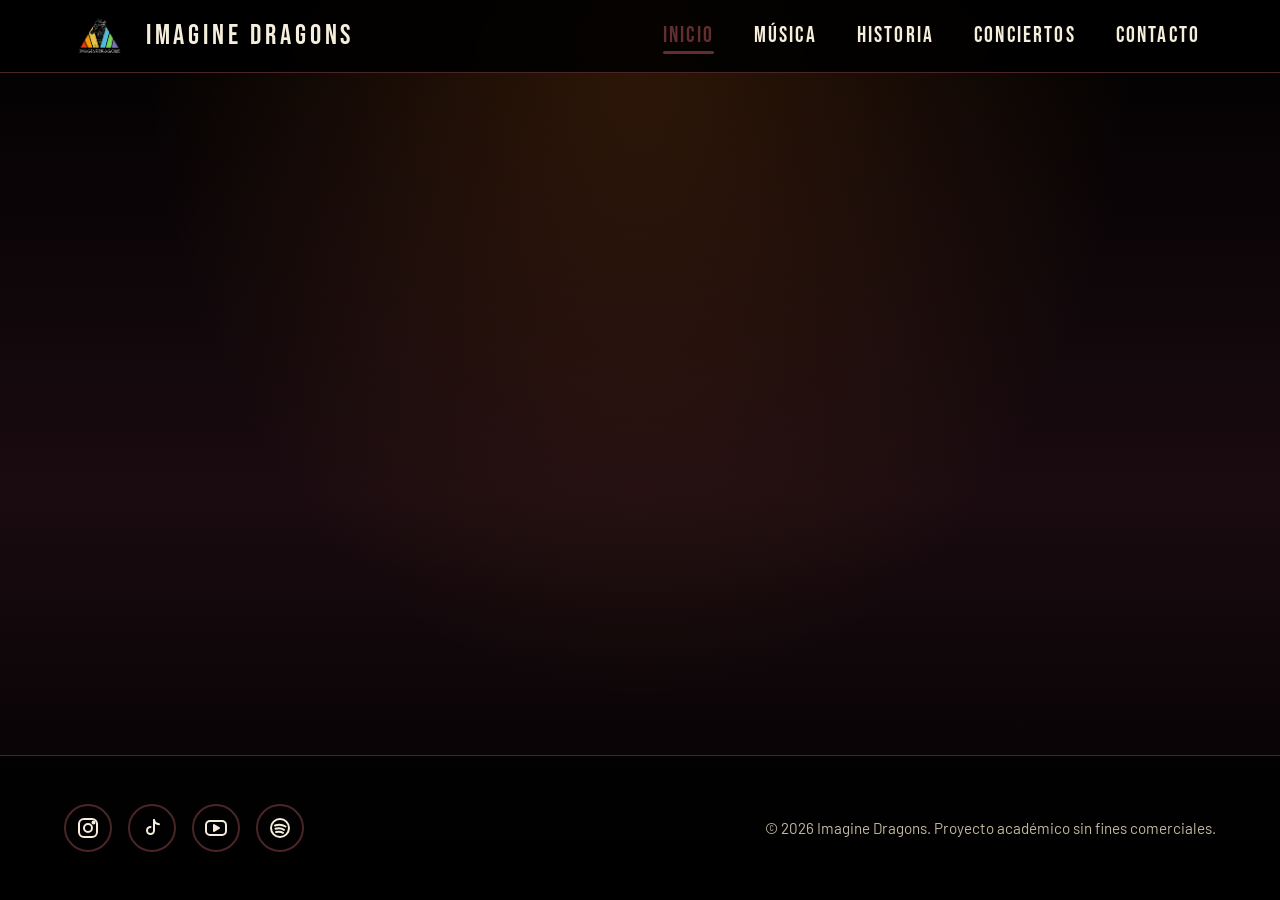
==== index.html @ 49ee4367 "Logo y Redes Sustituye el icono del encabezado por el nuevo logotipo, señala la página activa en la " ====
<!DOCTYPE html>
<html lang="es">

<head>
    <meta charset="UTF-8">
    <meta name="viewport" content="width=device-width, initial-scale=1.0">
    <meta name="description" content="Página oficial de Imagine Dragons">
    <title> Imagine Dragons | Inicio</title>
    <link rel="stylesheet" href="css/base.css">
    <link rel="stylesheet" href="css/layout.css">
    <link rel="stylesheet" href="css/animacions.css">
    <link rel="stylesheet" href="css/interactiu.css">
    <link rel="stylesheet" href="css/pagines/index.css">
</head>

<body>

    <header class="header">
    <div class="header__contenedor contenedor">

        <a href="index.html" class="logo" aria-label="Imagine Dragons, ir al inicio">
        <img src="img/logo/Logo.png" alt="Logotipo de Imagine Dragons" class="logo__icono" width="80" height="40">
        <span>Imagine Dragons</span>
        </a>

        <!-- El checkbox debe ir ANTES del label y del nav (usamos ~) -->
        <input type="checkbox" id="menu-toggle" class="menu__check">
        <label for="menu-toggle" class="menu__boton" aria-label="Abrir o cerrar el menú">
        <span class="menu__barra"></span>
        <span class="menu__barra"></span>
        <span class="menu__barra"></span>
        </label>

        <nav class="menu" aria-label="Navegación principal">
        <ul class="menu__lista">
            <li><a href="index.html" class="menu__enlace" aria-current="page">Inicio</a></li>
            <li><a href="musica.html" class="menu__enlace">Música</a></li>
            <li><a href="historia.html" class="menu__enlace">Historia</a></li>
            <li><a href="concerts.html" class="menu__enlace">Conciertos</a></li>
            <li><a href="contacte.html" class="menu__enlace">Contacto</a></li>
        </ul>
        </nav>

    </div>
    </header>

    <main>
    </main>
    
<footer class="footer">
  <div class="footer__contenedor contenedor">

    <ul class="redes" aria-label="Redes sociales">
      <li>
        <a href="https://www.instagram.com/imaginedragons/" class="redes__enlace" target="_blank" rel="noopener" aria-label="Instagram">
          <svg class="redes__icono" viewBox="0 0 24 24" aria-hidden="true" focusable="false">
            <rect x="3" y="3" width="18" height="18" rx="5"/>
            <circle cx="12" cy="12" r="4"/>
            <circle class="redes__relleno" cx="17.5" cy="6.5" r="1"/>
          </svg>
        </a>
      </li>
      <li>
        <a href="https://www.tiktok.com/@imaginedragons?lang=es" class="redes__enlace" target="_blank" rel="noopener" aria-label="TikTok">
          <svg class="redes__icono" viewBox="0 0 24 24" aria-hidden="true" focusable="false">
            <path d="M14 4v10.5a3.5 3.5 0 1 1-3.5-3.5"/>
            <path d="M14 4c.5 2.5 2 4 5 4.2"/>
          </svg>
        </a>
      </li>
      <li>
        <a href="https://www.youtube.com/channel/UCT9zcQNlyht7fRlcjmflRSA" class="redes__enlace" target="_blank" rel="noopener" aria-label="YouTube">
          <svg class="redes__icono" viewBox="0 0 24 24" aria-hidden="true" focusable="false">
            <rect x="2" y="5" width="20" height="14" rx="4"/>
            <path class="redes__relleno" d="M10 9l5 3-5 3z"/>
          </svg>
        </a>
      </li>
      <li>
        <a href="https://open.spotify.com/artist/53XhwfbYqKCa1cC15pYq2q?autoplay=true" class="redes__enlace" target="_blank" rel="noopener" aria-label="Spotify">
          <svg class="redes__icono" viewBox="0 0 24 24" aria-hidden="true" focusable="false">
            <circle cx="12" cy="12" r="9"/>
            <path d="M7 9.5c3.5-1 7.5-.7 10.5 1"/>
            <path d="M7.5 12.8c3-.8 6-.5 8.5 1"/>
            <path d="M8 16c2.5-.6 5-.4 7 .8"/>
          </svg>
        </a>
      </li>
    </ul>

    <p class="footer__copy">&copy; 2026 Imagine Dragons. Proyecto académico sin fines comerciales.</p>

  </div>
</footer>

</body>
</html>
---- css/base.css ----
/* ==========================================================
   base.css
   Variables, reset, tipografía, botones, tarjetas y utilidades
   ========================================================== */

@import url("https://fonts.googleapis.com/css2?family=Barlow:wght@400;500;600&family=Bebas+Neue&display=swap");

/* 1. Variables ---------------------------------------------- */
:root {
  /* Colores (dragón retro) */
  --color-fondo: #000000;
  --color-superficie: #130e10;
  --color-superficie-alt: #211618;
  --color-texto: #f5eedc;
  --color-texto-suave: #c4b9a0;
  --color-acento: #d92b45;
  --color-acento-hover: #f47a20;
  --color-secundario: #622e32;
  --color-sobre-acento: #ffffff;
  --color-borde: #4a2528;
  --color-exito: #3fb8a8;
  --color-error: #ff4d4d;

  /* Extras del arcoíris */
  --color-naranja: #f47a20;
  --color-amarillo: #f6c33b;
  --color-turquesa: #1f8f8a;

  /* Degradados */
  --degradado-fondo:
    radial-gradient(ellipse at 50% 0%, rgba(244, 122, 32, 0.18) 0%, transparent 55%),
    linear-gradient(180deg, #000000 0%, #1a0b10 55%, #000000 100%);
  --degradado-arcoiris: linear-gradient(90deg,
    #d92b45, #f47a20, #f6c33b, #3fb8a8, #1f8f8a);

  /* Tipografías */
  --fuente-titulos: "Bebas Neue", Impact, sans-serif;
  --fuente-texto: "Barlow", system-ui, sans-serif;

  /* Espaciados */
  --espacio-xs: 0.5rem;
  --espacio-s: 1rem;
  --espacio-m: 1.5rem;
  --espacio-l: 3rem;
  --espacio-xl: 5rem;

  /* Otros */
  --radio: 0.75rem;
  --sombra: 0 10px 30px rgba(0, 0, 0, 0.55);
  --brillo: 0 0 24px rgba(244, 122, 32, 0.45);
  --transicion: 0.3s ease;
  --ancho-max: 1200px;
}

/* 2. Reset --------------------------------------------------- */
*,
*::before,
*::after {
  box-sizing: border-box;
  margin: 0;
  padding: 0;
}

html {
  scroll-behavior: smooth;
  background-color: var(--color-fondo);
}

body {
  min-height: 100vh;
  display: flex;
  flex-direction: column;
  background-color: var(--color-fondo);
  background-image: var(--degradado-fondo);
  background-repeat: no-repeat;
  background-size: 100% 100%;
  color: var(--color-texto);
  font-family: var(--fuente-texto);
  font-size: 1.0625rem;
  line-height: 1.6;
}

main {
  flex: 1;
}

img,
svg,
iframe,
video {
  display: block;
  max-width: 100%;
}

a {
  color: inherit;
  text-decoration: none;
}

ul {
  list-style: none;
}

button,
input,
select,
textarea {
  font: inherit;
  color: inherit;
}

:focus-visible {
  outline: 3px solid var(--color-secundario);
  outline-offset: 3px;
}

/* 3. Tipografía ---------------------------------------------- */
h1,
h2,
h3,
h4 {
  font-family: var(--fuente-titulos);
  font-weight: 400;
  line-height: 1.05;
  letter-spacing: 0.04em;
  text-transform: uppercase;
}

h1 { font-size: clamp(3rem, 9vw, 6rem); }
h2 { font-size: clamp(2.25rem, 6vw, 3.5rem); }
h3 { font-size: clamp(1.5rem, 4vw, 2rem); }

p + p {
  margin-top: var(--espacio-s);
}

.texto-suave {
  color: var(--color-texto-suave);
}

.subtitulo {
  font-family: var(--fuente-titulos);
  font-size: 1.25rem;
  letter-spacing: 0.2em;
  text-transform: uppercase;
  color: var(--color-secundario);
}

/* 4. Logotipo ------------------------------------------------ */
.logo {
  display: inline-flex;
  align-items: center;
  gap: 0.6rem;
  font-family: var(--fuente-titulos);
  font-size: 1.75rem;
  letter-spacing: 0.14em;
  color: var(--color-texto);
}

.logo__icono {
  width: 4.5rem;
  height: 4.5rem;
  object-fit: contain;
}


/* 5. Botones ------------------------------------------------- */
.boton {
  display: inline-flex;
  align-items: center;
  justify-content: center;
  gap: 0.5rem;
  min-height: 48px;
  padding: 0.7rem 1.75rem;
  border: 2px solid var(--color-acento);
  border-radius: var(--radio);
  background-color: var(--color-acento);
  color: var(--color-sobre-acento);
  font-family: var(--fuente-titulos);
  font-size: 1.25rem;
  letter-spacing: 0.1em;
  text-transform: uppercase;
  cursor: pointer;
  transition: transform var(--transicion),
              background-color var(--transicion),
              border-color var(--transicion),
              color var(--transicion),
              box-shadow var(--transicion);
}

.boton:hover {
  background-color: var(--color-acento-hover);
  border-color: var(--color-acento-hover);
  transform: translateY(-3px);
  box-shadow: var(--brillo);
}

.boton:active {
  transform: translateY(0);
}

.boton--secundario {
  background-color: transparent;
  color: var(--color-texto);
  border-color: var(--color-texto);
}

.boton--secundario:hover {
  background-color: var(--color-texto);
  border-color: var(--color-texto);
  color: var(--color-fondo);
}

.boton--grande {
  min-height: 56px;
  padding: 0.9rem 2.5rem;
  font-size: 1.5rem;
}

.boton--agotado {
  background-color: var(--color-superficie-alt);
  border-color: var(--color-borde);
  color: var(--color-texto-suave);
  cursor: not-allowed;
  pointer-events: none;
}

/* 6. Tarjetas ------------------------------------------------ */
.tarjetas {
  display: flex;
  flex-wrap: wrap;
  justify-content: center;
  gap: var(--espacio-m);
}

.tarjeta {
  display: flex;
  flex-direction: column;
  flex: 1 1 260px;
  max-width: 380px;
  overflow: hidden;
  background-color: var(--color-superficie);
  border: 1px solid var(--color-borde);
  border-radius: var(--radio);
  transition: transform var(--transicion),
              box-shadow var(--transicion),
              border-color var(--transicion);
}

.tarjeta:hover {
  transform: translateY(-6px);
  box-shadow: var(--sombra);
  border-color: var(--color-acento);
}

.tarjeta__imagen {
  width: 100%;
  aspect-ratio: 1 / 1;
  object-fit: cover;
  background-color: var(--color-superficie-alt);
}

.tarjeta__cuerpo {
  display: flex;
  flex-direction: column;
  flex: 1;
  gap: var(--espacio-xs);
  padding: var(--espacio-m);
}

.tarjeta__titulo {
  font-size: 1.75rem;
}

.tarjeta__meta {
  font-size: 0.95rem;
  letter-spacing: 0.08em;
  text-transform: uppercase;
  color: var(--color-secundario);
}

.tarjeta__accion {
  margin-top: auto;
  padding-top: var(--espacio-s);
}

/* 7. Utilidades ---------------------------------------------- */
.contenedor {
  width: 100%;
  max-width: var(--ancho-max);
  margin-inline: auto;
  padding-inline: var(--espacio-m);
}

.seccion {
  padding-block: var(--espacio-xl);
}

.seccion__cabecera {
  margin-bottom: var(--espacio-l);
  text-align: center;
}

.texto-centrado {
  text-align: center;
}

.visualmente-oculto {
  position: absolute;
  width: 1px;
  height: 1px;
  overflow: hidden;
  clip: rect(0 0 0 0);
  white-space: nowrap;
}

/* 8. Media queries ------------------------------------------- */
@media (max-width: 768px) {
  body {
    font-size: 1rem;
  }

  .seccion {
    padding-block: var(--espacio-l);
  }

  .contenedor {
    padding-inline: var(--espacio-s);
  }

  .tarjeta {
    max-width: 100%;
  }

  .boton {
    width: 100%;
  }
}
---- css/layout.css ----
/* ==========================================================
   layout.css
   Header, menú de navegación (checkbox + :checked) y footer
   ========================================================== */

/* 1. Header -------------------------------------------------- */
.header {
  position: sticky;
  top: 0;
  z-index: 100;
  background-color: rgba(0, 0, 0, 0.88);
  backdrop-filter: blur(10px);
  border-bottom: 1px solid var(--color-borde);
}

.header__contenedor {
  display: flex;
  flex-wrap: wrap;
  align-items: center;
  justify-content: space-between;
  gap: var(--espacio-s);
  min-height: 72px;
}

/* 2. Menú (escritorio) --------------------------------------- */
/* El checkbox se oculta visualmente, pero sigue siendo accesible con teclado */
.menu__check {
  position: absolute;
  width: 1px;
  height: 1px;
  opacity: 0;
  pointer-events: none;
}

.menu__boton {
  display: none;
}

.menu__lista {
  display: flex;
  align-items: center;
  gap: var(--espacio-xs);
}

.menu__enlace {
  position: relative;
  display: inline-flex;
  align-items: center;
  min-height: 48px;
  padding: 0 var(--espacio-s);
  font-family: var(--fuente-titulos);
  font-size: 1.35rem;
  letter-spacing: 0.1em;
  text-transform: uppercase;
  color: var(--color-texto);
  transition: color var(--transicion);
}

/* Subrayado animado */
.menu__enlace::after {
  content: "";
  position: absolute;
  left: var(--espacio-s);
  right: var(--espacio-s);
  bottom: 6px;
  height: 3px;
  border-radius: 2px;
  background-color: var(--color-secundario);
  transform: scaleX(0);
  transform-origin: left;
  transition: transform var(--transicion);
}

.menu__enlace:hover,
.menu__enlace:focus-visible,
.menu__enlace[aria-current="page"] {
  color: var(--color-secundario);
}

.menu__enlace:hover::after,
.menu__enlace:focus-visible::after,
.menu__enlace[aria-current="page"]::after {
  transform: scaleX(1);
}

/* 3. Botón hamburguesa --------------------------------------- */
.menu__barra {
  display: block;
  width: 28px;
  height: 3px;
  border-radius: 2px;
  background-color: var(--color-texto);
  transition: transform var(--transicion), opacity var(--transicion);
}

.menu__check:focus-visible + .menu__boton {
  outline: 3px solid var(--color-secundario);
  outline-offset: 2px;
  border-radius: var(--radio);
}

/* Hamburguesa -> X */
.menu__check:checked + .menu__boton .menu__barra:nth-child(1) {
  transform: translateY(9px) rotate(45deg);
}

.menu__check:checked + .menu__boton .menu__barra:nth-child(2) {
  opacity: 0;
}

.menu__check:checked + .menu__boton .menu__barra:nth-child(3) {
  transform: translateY(-9px) rotate(-45deg);
}

/* 4. Footer -------------------------------------------------- */
.footer {
  background-color: rgba(0, 0, 0, 0.7);
  border-top: 1px solid var(--color-borde);
}

.footer__contenedor {
  display: flex;
  flex-wrap: wrap;
  align-items: center;
  justify-content: space-between;
  gap: var(--espacio-m);
  padding-block: var(--espacio-l);
}

.footer__copy {
  margin-left: auto;
  text-align: right;
  font-size: 0.95rem;
  color: var(--color-texto-suave);
}

/* 5. Redes sociales ------------------------------------------ */
.redes {
  display: flex;
  gap: var(--espacio-s);
}

.redes__enlace {
  display: flex;
  align-items: center;
  justify-content: center;
  width: 48px;
  height: 48px;
  border: 2px solid var(--color-borde);
  border-radius: 50%;
  color: var(--color-texto);
  transition: transform var(--transicion),
              background-color var(--transicion),
              border-color var(--transicion),
              color var(--transicion),
              box-shadow var(--transicion);
}

.redes__enlace:hover,
.redes__enlace:focus-visible {
  background-color: var(--color-acento);
  border-color: var(--color-acento);
  color: var(--color-sobre-acento);
  transform: translateY(-4px);
  box-shadow: var(--brillo);
}

.redes__icono {
  width: 1.5rem;
  height: 1.5rem;
  fill: none;
  stroke: currentColor;
  stroke-width: 2;
  stroke-linecap: round;
  stroke-linejoin: round;
  transition: transform var(--transicion);
}

.redes__relleno {
  fill: currentColor;
}

.redes__enlace:hover .redes__icono,
.redes__enlace:focus-visible .redes__icono {
  transform: scale(1.15) rotate(-8deg);
}

/* 6. Media queries ------------------------------------------- */
@media (max-width: 768px) {
  .header__contenedor {
    min-height: 64px;
  }

  .logo {
    font-size: 1.4rem;
  }

  /* Botón hamburguesa visible */
  .menu__boton {
    display: flex;
    flex-direction: column;
    align-items: center;
    justify-content: center;
    gap: 6px;
    width: 48px;
    height: 48px;
    cursor: pointer;
  }

  /* Menú cerrado por defecto: se anima con max-height y opacity */
  .menu {
    flex-basis: 100%;
    max-height: 0;
    overflow: hidden;
    opacity: 0;
    visibility: hidden;
    transition: max-height 0.4s ease,
                opacity 0.3s ease,
                visibility 0s linear 0.4s;
  }

  /* Menú abierto */
  .menu__check:checked ~ .menu {
    max-height: 420px;
    opacity: 1;
    visibility: visible;
    transition: max-height 0.4s ease,
                opacity 0.3s ease,
                visibility 0s;
  }

  .menu__lista {
    flex-direction: column;
    align-items: stretch;
    gap: 0;
    padding-bottom: var(--espacio-s);
  }

  .menu__enlace {
    width: 100%;
    min-height: 52px;
    border-top: 1px solid var(--color-borde);
    font-size: 1.5rem;
  }

  .menu__enlace::after {
    display: none;
  }

  .menu__enlace[aria-current="page"] {
    background-color: var(--color-superficie);
    box-shadow: inset 4px 0 0 var(--color-secundario);
  }

  /* Footer */
  .footer__contenedor {
    padding-block: var(--espacio-m);
  }

  .redes {
    width: 100%;
    justify-content: center;
  }

  .footer__copy {
    flex-basis: 100%;
  }
}
---- css/animacions.css ----
/* ==========================================================
   animacions.css
   @keyframes, scroll-driven, prefers-reduced-motion
   ========================================================== */

/* 1. @keyframes */
/* 2. Scroll-driven */
/* 3. Prefers-reduced-motion */
---- css/interactiu.css ----
/* ==========================================================
   interactiu.css
   Pestañas, filtros, carrusel, controles checkbox/radio
   ========================================================== */

/* 1. Pestañas */
/* 2. Filtros */
/* 3. Carrusel */
/* 4. Controles checkbox/radio */
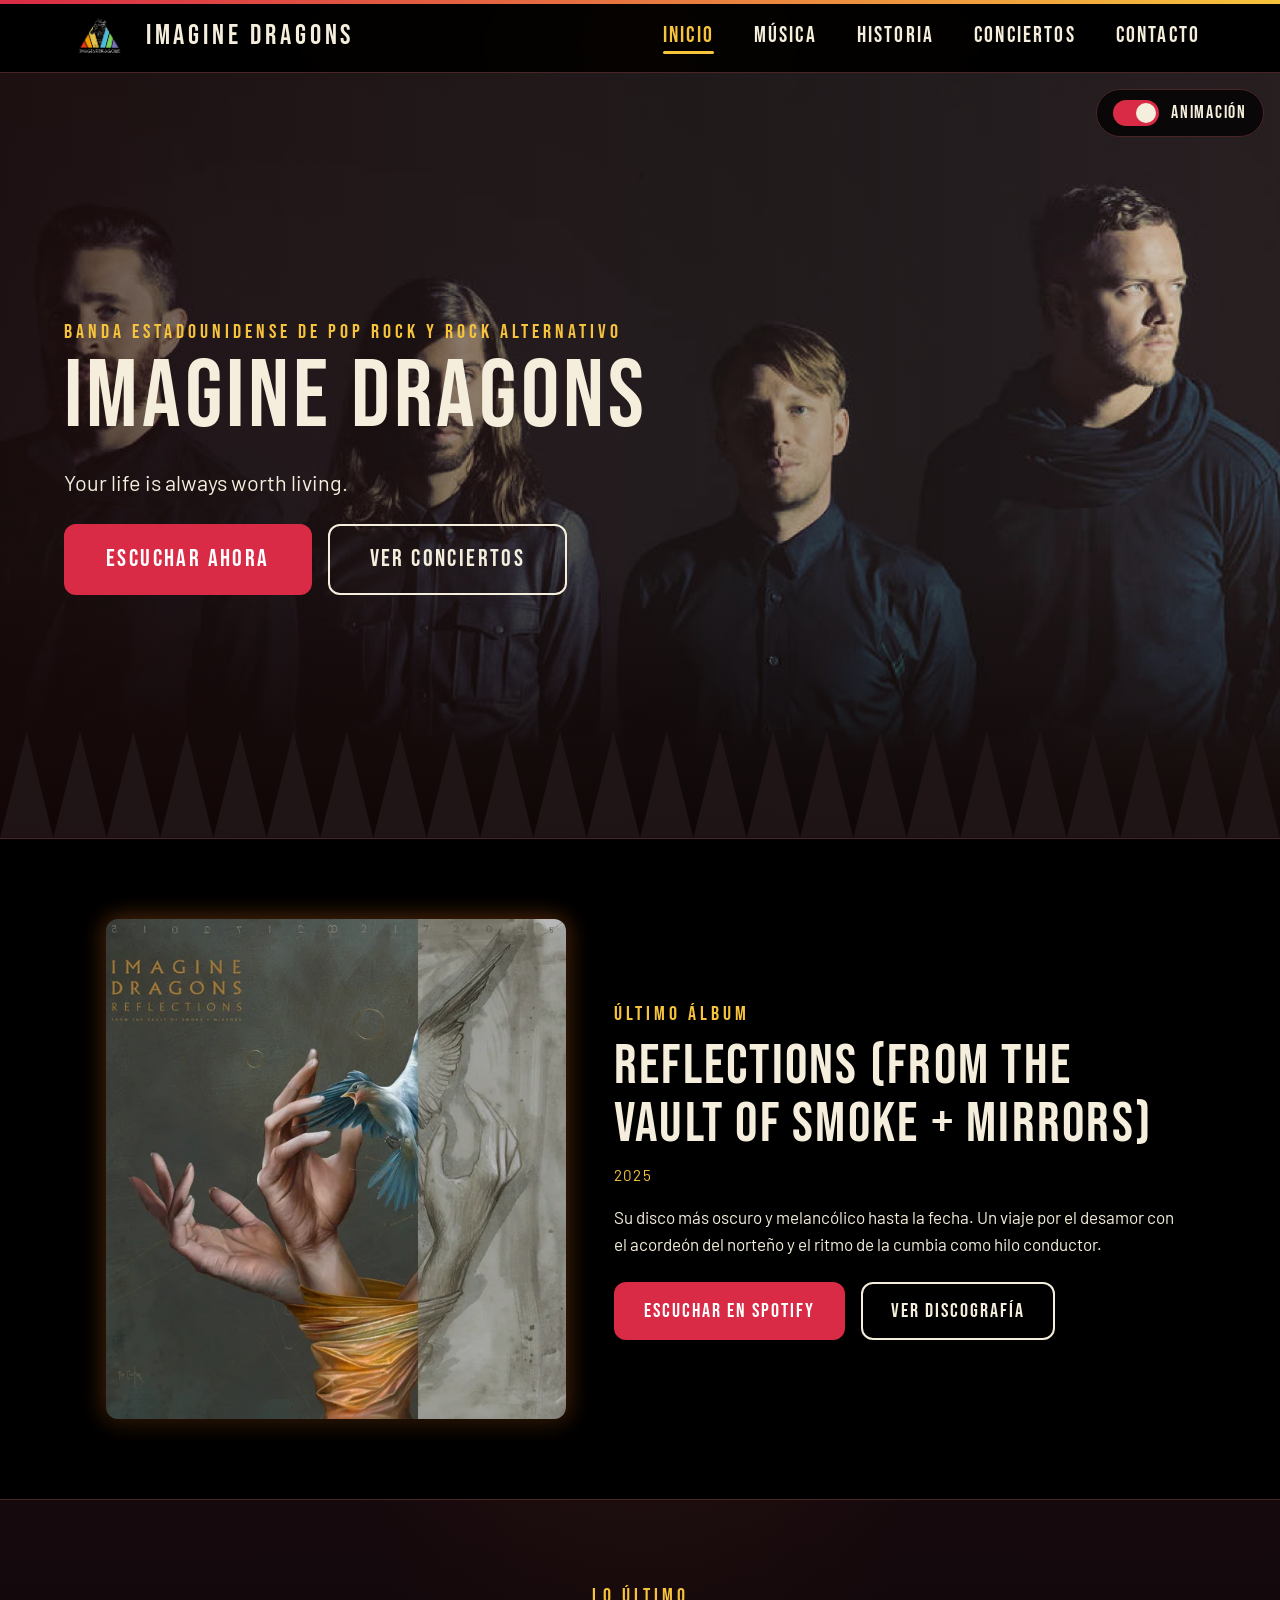
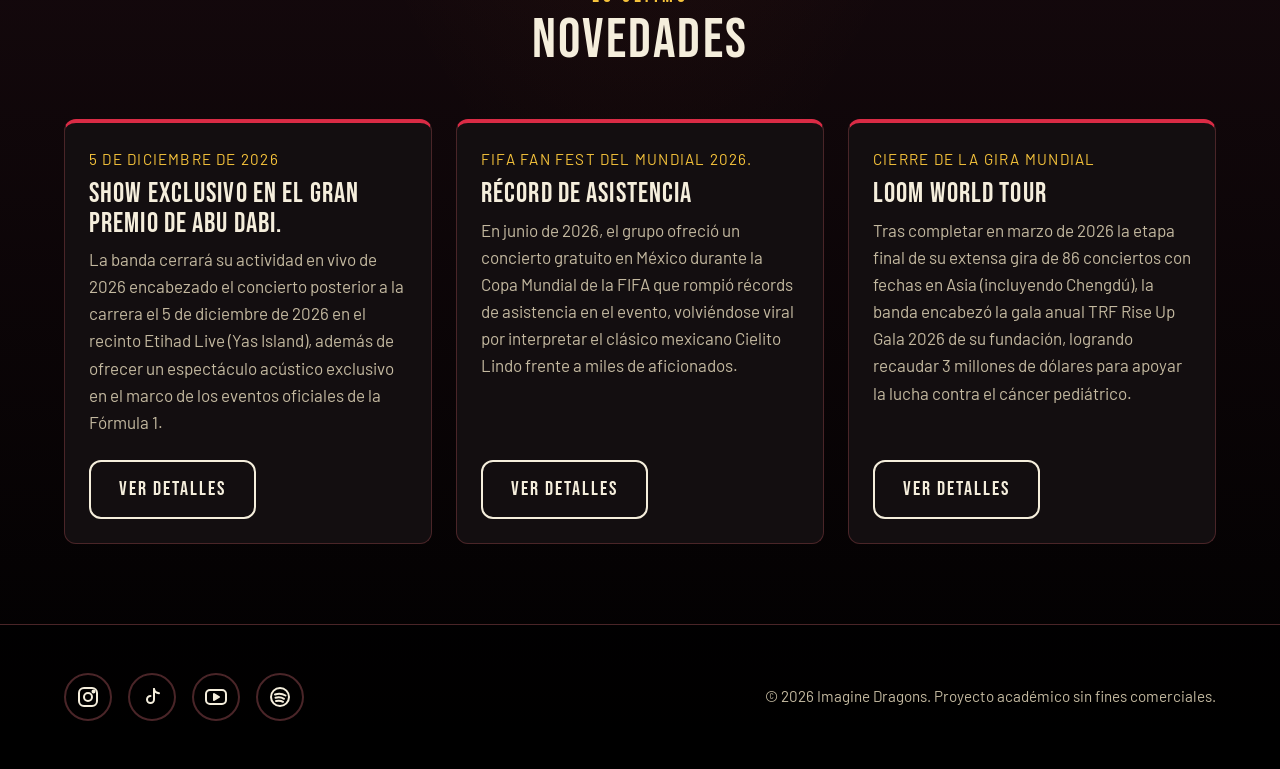
==== commit dc825968: "Página de inicio animada de Imagine Dragons Añade una sección principal (hero) adaptable en la págin" ====
--- a/index.html
+++ b/index.html
@@ -6,6 +6,7 @@
     <meta name="viewport" content="width=device-width, initial-scale=1.0">
     <meta name="description" content="Página oficial de Imagine Dragons">
     <title> Imagine Dragons | Inicio</title>
+    <link rel="icon" href="img/logo/Logo.png" type="image/svg+xml">
     <link rel="stylesheet" href="css/base.css">
     <link rel="stylesheet" href="css/layout.css">
     <link rel="stylesheet" href="css/animacions.css">
@@ -13,7 +14,8 @@
     <link rel="stylesheet" href="css/pagines/index.css">
 </head>
 
-<body>
+<body class="pagina-index">
+  <div class="progreso-scroll" aria-hidden="true"></div>
 
     <header class="header">
     <div class="header__contenedor contenedor">
@@ -45,53 +47,200 @@
     </header>
 
     <main>
-    </main>
+    <!-- ===== HERO ===== -->
+    <section class="hero" aria-labelledby="hero-titulo">
+
+      <!-- El checkbox ANTES de los elementos que controla -->
+      <input type="checkbox" id="hero-animacion" class="interruptor__check hero__check" checked>
+      <label for="hero-animacion" class="interruptor hero__interruptor">
+        <span class="interruptor__pista"><span class="interruptor__bola"></span></span>
+        <span>Animación</span>
+      </label>
+
+      <div class="hero__fondo">
+        <img src="img/hero/hero.png"
+            alt="Retrato de la banda Imagine Dragons sobre un fondo oscuro"
+            class="hero__imagen anim-zoom"
+            width="1920" height="1080">
+      </div>
+
+      <div class="hero__contenido contenedor">
+        <p class="subtitulo">Banda estadounidense de pop rock y rock alternativo</p>
+        <h1 id="hero-titulo">Imagine Dragons</h1>
+        <p class="hero__eslogan">Your life is always worth living.</p>
+        <div class="hero__botones">
+          <a href="musica.html" class="boton boton--grande">Escuchar ahora</a>
+          <a href="concerts.html" class="boton boton--secundario boton--grande">Ver conciertos</a>
+        </div>
+      </div>
+
+      <!-- Animación vectorial SVG: espinas -->
+      <div class="hero__espinas" aria-hidden="true">
+        <svg viewBox="0 0 1440 120" preserveAspectRatio="none" focusable="false">
+          <polygon class="espina anim-latido" points="0,120 30,0 60,120"/>
+          <polygon class="espina anim-latido" points="60,120 90,0 120,120"/>
+          <polygon class="espina anim-latido" points="120,120 150,0 180,120"/>
+          <polygon class="espina anim-latido" points="180,120 210,0 240,120"/>
+          <polygon class="espina anim-latido" points="240,120 270,0 300,120"/>
+          <polygon class="espina anim-latido" points="300,120 330,0 360,120"/>
+          <polygon class="espina anim-latido" points="360,120 390,0 420,120"/>
+          <polygon class="espina anim-latido" points="420,120 450,0 480,120"/>
+          <polygon class="espina anim-latido" points="480,120 510,0 540,120"/>
+          <polygon class="espina anim-latido" points="540,120 570,0 600,120"/>
+          <polygon class="espina anim-latido" points="600,120 630,0 660,120"/>
+          <polygon class="espina anim-latido" points="660,120 690,0 720,120"/>
+          <polygon class="espina anim-latido" points="720,120 750,0 780,120"/>
+          <polygon class="espina anim-latido" points="780,120 810,0 840,120"/>
+          <polygon class="espina anim-latido" points="840,120 870,0 900,120"/>
+          <polygon class="espina anim-latido" points="900,120 930,0 960,120"/>
+          <polygon class="espina anim-latido" points="960,120 990,0 1020,120"/>
+          <polygon class="espina anim-latido" points="1020,120 1050,0 1080,120"/>
+          <polygon class="espina anim-latido" points="1080,120 1110,0 1140,120"/>
+          <polygon class="espina anim-latido" points="1140,120 1170,0 1200,120"/>
+          <polygon class="espina anim-latido" points="1200,120 1230,0 1260,120"/>
+          <polygon class="espina anim-latido" points="1260,120 1290,0 1320,120"/>
+          <polygon class="espina anim-latido" points="1320,120 1350,0 1380,120"/>
+          <polygon class="espina anim-latido" points="1380,120 1410,0 1440,120"/>
+        </svg>
+    </div>
+
+    </section>
+
+    <!-- ===== ÁLBUM DESTACADO ===== -->
+    <section class="seccion album-destacado" aria-labelledby="album-titulo">
+      <div class="contenedor album-destacado__contenedor">
+
+        <div class="album-destacado__portada">
+          <img src="img/albums/album1.webp"
+              alt="Portada del álbum Reflections (From The Vault Of Smoke + Mirrors)"
+              class="album-destacado__imagen revelar-portada"
+              width="500" height="500">
+        </div>
+
+        <div class="album-destacado__texto">
+          <p class="subtitulo">Último álbum</p>
+          <h2 id="album-titulo">Reflections (From The Vault Of Smoke + Mirrors)</h2>
+          <p class="tarjeta__meta">2025</p>
+          <p>
+            Su disco más oscuro y melancólico hasta la fecha. Un viaje por el desamor
+            con el acordeón del norteño y el ritmo de la cumbia como hilo conductor.
+          </p>
+          <div class="album-destacado__botones">
+            <a href="https://open.spotify.com/intl-es/album/5IBigZKJt8uffeMjKw5uEl?si=pHoSswPwSianjthe_dzJTg" class="boton" target="_blank" rel="noopener">Escuchar en Spotify</a>
+            <a href="musica.html" class="boton boton--secundario">Ver discografía</a>
+          </div>
+        </div>
+
+      </div>
+    </section>
+
+    <!-- ===== NOVEDADES ===== -->
+    <section class="seccion novedades" aria-labelledby="novedades-titulo">
+      <div class="contenedor">
+
+        <div class="seccion__cabecera">
+          <p class="subtitulo">Lo último</p>
+          <h2 id="novedades-titulo">Novedades</h2>
+        </div>
+
+        <div class="tarjetas">
+
+          <article class="tarjeta revelar">
+            <div class="tarjeta__cuerpo">
+              <p class="tarjeta__meta"><time datetime="2025-10-23">5 de diciembre de 2026</time></p>
+              <h3 class="tarjeta__titulo">Show exclusivo en el Gran Premio de Abu Dabi.</h3>
+              <p class="texto-suave">
+                 La banda cerrará su actividad en vivo de 2026 encabezado el concierto posterior a la carrera el 5
+                 de diciembre de 2026 en el recinto Etihad Live (Yas Island), además de ofrecer un espectáculo 
+                 acústico exclusivo en el marco de los eventos oficiales de la Fórmula 1.
+              </p>
+              <div class="tarjeta__accion">
+                <a href="concerts.html" class="boton boton--secundario">Ver detalles</a>
+              </div>
+            </div>
+          </article>
+
+          <article class="tarjeta revelar">
+            <div class="tarjeta__cuerpo">
+              <p class="tarjeta__meta"><time datetime="2026">FIFA Fan Fest del Mundial 2026.</time></p>
+              <h3 class="tarjeta__titulo">Récord de asistencia</h3>
+              <p class="texto-suave">
+                 En junio de 2026, el grupo ofreció un concierto gratuito en México durante la Copa Mundial de la 
+                 FIFA que rompió récords de asistencia en el evento, volviéndose viral por interpretar el clásico 
+                 mexicano Cielito Lindo frente a miles de aficionados.
+              </p>
+              <div class="tarjeta__accion">
+                <a href="historia.html" class="boton boton--secundario">Ver detalles</a>
+              </div>
+            </div>
+          </article>
+
+          <article class="tarjeta revelar">
+            <div class="tarjeta__cuerpo">
+              <p class="tarjeta__meta"><time datetime="2026-05">Cierre de la gira mundial</time></p>
+              <h3 class="tarjeta__titulo">LOOM World Tour</h3>
+              <p class="texto-suave">
+                 Tras completar en marzo de 2026 la etapa final de su extensa gira de 86 conciertos con fechas en 
+                 Asia (incluyendo Chengdú), la banda encabezó la gala anual TRF Rise Up Gala 2026 de su fundación, 
+                 logrando recaudar 3 millones de dólares para apoyar la lucha contra el cáncer pediátrico.
+              </p>
+              <div class="tarjeta__accion">
+                <a href="historia.html" class="boton boton--secundario">Ver detalles</a>
+              </div>
+            </div>
+          </article>
+
+        </div>
+      </div>
+    </section>
+
+  </main>
     
-<footer class="footer">
-  <div class="footer__contenedor contenedor">
-
-    <ul class="redes" aria-label="Redes sociales">
-      <li>
-        <a href="https://www.instagram.com/imaginedragons/" class="redes__enlace" target="_blank" rel="noopener" aria-label="Instagram">
-          <svg class="redes__icono" viewBox="0 0 24 24" aria-hidden="true" focusable="false">
-            <rect x="3" y="3" width="18" height="18" rx="5"/>
-            <circle cx="12" cy="12" r="4"/>
-            <circle class="redes__relleno" cx="17.5" cy="6.5" r="1"/>
-          </svg>
-        </a>
-      </li>
-      <li>
-        <a href="https://www.tiktok.com/@imaginedragons?lang=es" class="redes__enlace" target="_blank" rel="noopener" aria-label="TikTok">
-          <svg class="redes__icono" viewBox="0 0 24 24" aria-hidden="true" focusable="false">
-            <path d="M14 4v10.5a3.5 3.5 0 1 1-3.5-3.5"/>
-            <path d="M14 4c.5 2.5 2 4 5 4.2"/>
-          </svg>
-        </a>
-      </li>
-      <li>
-        <a href="https://www.youtube.com/channel/UCT9zcQNlyht7fRlcjmflRSA" class="redes__enlace" target="_blank" rel="noopener" aria-label="YouTube">
-          <svg class="redes__icono" viewBox="0 0 24 24" aria-hidden="true" focusable="false">
-            <rect x="2" y="5" width="20" height="14" rx="4"/>
-            <path class="redes__relleno" d="M10 9l5 3-5 3z"/>
-          </svg>
-        </a>
-      </li>
-      <li>
-        <a href="https://open.spotify.com/artist/53XhwfbYqKCa1cC15pYq2q?autoplay=true" class="redes__enlace" target="_blank" rel="noopener" aria-label="Spotify">
-          <svg class="redes__icono" viewBox="0 0 24 24" aria-hidden="true" focusable="false">
-            <circle cx="12" cy="12" r="9"/>
-            <path d="M7 9.5c3.5-1 7.5-.7 10.5 1"/>
-            <path d="M7.5 12.8c3-.8 6-.5 8.5 1"/>
-            <path d="M8 16c2.5-.6 5-.4 7 .8"/>
-          </svg>
-        </a>
-      </li>
-    </ul>
-
-    <p class="footer__copy">&copy; 2026 Imagine Dragons. Proyecto académico sin fines comerciales.</p>
-
-  </div>
-</footer>
+    <footer class="footer">
+      <div class="footer__contenedor contenedor">
+
+        <ul class="redes" aria-label="Redes sociales">
+          <li>
+            <a href="https://www.instagram.com/imaginedragons/" class="redes__enlace" target="_blank" rel="noopener" aria-label="Instagram">
+              <svg class="redes__icono" viewBox="0 0 24 24" aria-hidden="true" focusable="false">
+                <rect x="3" y="3" width="18" height="18" rx="5"/>
+                <circle cx="12" cy="12" r="4"/>
+                <circle class="redes__relleno" cx="17.5" cy="6.5" r="1"/>
+              </svg>
+            </a>
+          </li>
+          <li>
+            <a href="https://www.tiktok.com/@imaginedragons?lang=es" class="redes__enlace" target="_blank" rel="noopener" aria-label="TikTok">
+              <svg class="redes__icono" viewBox="0 0 24 24" aria-hidden="true" focusable="false">
+                <path d="M14 4v10.5a3.5 3.5 0 1 1-3.5-3.5"/>
+                <path d="M14 4c.5 2.5 2 4 5 4.2"/>
+              </svg>
+            </a>
+          </li>
+          <li>
+            <a href="https://www.youtube.com/channel/UCT9zcQNlyht7fRlcjmflRSA" class="redes__enlace" target="_blank" rel="noopener" aria-label="YouTube">
+              <svg class="redes__icono" viewBox="0 0 24 24" aria-hidden="true" focusable="false">
+                <rect x="2" y="5" width="20" height="14" rx="4"/>
+                <path class="redes__relleno" d="M10 9l5 3-5 3z"/>
+              </svg>
+            </a>
+          </li>
+          <li>
+            <a href="https://open.spotify.com/artist/53XhwfbYqKCa1cC15pYq2q?autoplay=true" class="redes__enlace" target="_blank" rel="noopener" aria-label="Spotify">
+              <svg class="redes__icono" viewBox="0 0 24 24" aria-hidden="true" focusable="false">
+                <circle cx="12" cy="12" r="9"/>
+                <path d="M7 9.5c3.5-1 7.5-.7 10.5 1"/>
+                <path d="M7.5 12.8c3-.8 6-.5 8.5 1"/>
+                <path d="M8 16c2.5-.6 5-.4 7 .8"/>
+              </svg>
+            </a>
+          </li>
+        </ul>
+
+        <p class="footer__copy">&copy; 2026 Imagine Dragons. Proyecto académico sin fines comerciales.</p>
+
+      </div>
+    </footer>
 
 </body>
 </html>
--- a/css/base.css
+++ b/css/base.css
@@ -15,7 +15,7 @@
   --color-texto-suave: #c4b9a0;
   --color-acento: #d92b45;
   --color-acento-hover: #f47a20;
-  --color-secundario: #622e32;
+  --color-secundario: #f6c33b;
   --color-sobre-acento: #ffffff;
   --color-borde: #4a2528;
   --color-exito: #3fb8a8;
--- a/css/layout.css
+++ b/css/layout.css
@@ -23,7 +23,7 @@
 }
 
 /* 2. Menú (escritorio) --------------------------------------- */
-/* El checkbox se oculta visualmente, pero sigue siendo accesible con teclado */
+/* El checkbox se oculta visualmente */
 .menu__check {
   position: absolute;
   width: 1px;
--- a/css/animacions.css
+++ b/css/animacions.css
@@ -3,6 +3,90 @@
    @keyframes, scroll-driven, prefers-reduced-motion
    ========================================================== */
 
-/* 1. @keyframes */
-/* 2. Scroll-driven */
-/* 3. Prefers-reduced-motion */+/* 1. Keyframes ----------------------------------------------- */
+@keyframes zoom-lento {
+  from { transform: scale(1); }
+  to   { transform: scale(1.12); }
+}
+
+@keyframes latido {
+  0%, 100% { transform: scaleY(0.3); }
+  50%      { transform: scaleY(1); }
+}
+
+/* Con las propiedades individuales (translate, scale, rotate) no pisamos
+   el transform de los efectos :hover */
+@keyframes aparecer {
+  from { opacity: 0; translate: 0 60px; }
+  to   { opacity: 1; translate: 0 0; }
+}
+
+@keyframes entrar-portada {
+  from { opacity: 0; scale: 0.8; rotate: -6deg; }
+  to   { opacity: 1; scale: 1; rotate: 0deg; }
+}
+
+@keyframes crecer-progreso {
+  from { transform: scaleX(0); }
+  to   { transform: scaleX(1); }
+}
+
+/* 2. Animaciones reutilizables (con tiempo) ------------------ */
+.anim-zoom {
+  animation: zoom-lento 28s ease-in-out infinite alternate;
+}
+
+.anim-latido {
+  transform-box: fill-box;
+  transform-origin: 50% 100%;
+  animation: latido var(--duracion, 1.4s) ease-in-out infinite;
+  animation-delay: var(--retraso, 0s);
+}
+
+/* 3. Animaciones ligadas al scroll --------------------------- */
+/* Barra de progreso de lectura: vacía por defecto y solo se activa
+   en navegadores que soportan scroll-driven animations */
+.progreso-scroll {
+  display: none;
+  background: var(--degradado-arcoiris);
+}
+
+@supports (animation-timeline: view()) {
+  .progreso-scroll {
+    display: block;
+    position: fixed;
+    top: 0;
+    left: 0;
+    z-index: 200;
+    width: 100%;
+    height: 4px;
+    background: linear-gradient(90deg, var(--color-acento), var(--color-secundario));
+    transform-origin: left;
+    animation: crecer-progreso linear both;
+    animation-timeline: scroll(root);
+  }
+
+  /* Los elementos aparecen según entran en pantalla */
+  .revelar {
+    animation: aparecer linear both;
+    animation-timeline: view();
+    animation-range: entry 0% entry 70%;
+  }
+
+  .revelar-portada {
+    animation: entrar-portada linear both;
+    animation-timeline: view();
+    animation-range: entry 0% cover 40%;
+  }
+}
+
+/* 4. Movimiento reducido ------------------------------------- */
+@media (prefers-reduced-motion: reduce) {
+  *,
+  *::before,
+  *::after {
+    animation: none !important;
+    transition-duration: 0.01ms !important;
+    scroll-behavior: auto !important;
+  }
+}
--- a/css/interactiu.css
+++ b/css/interactiu.css
@@ -3,7 +3,75 @@
    Pestañas, filtros, carrusel, controles checkbox/radio
    ========================================================== */
 
-/* 1. Pestañas */
-/* 2. Filtros */
-/* 3. Carrusel */
-/* 4. Controles checkbox/radio */
+/* 1. Interruptor (checkbox) ---------------------------------- */
+.interruptor__check {
+  position: absolute;
+  width: 1px;
+  height: 1px;
+  opacity: 0;
+  pointer-events: none;
+}
+
+.interruptor {
+  display: inline-flex;
+  align-items: center;
+  gap: 0.75rem;
+  min-height: 48px;
+  padding: 0 var(--espacio-s);
+  border: 1px solid var(--color-borde);
+  border-radius: 999px;
+  background-color: rgba(0, 0, 0, 0.75);
+  backdrop-filter: blur(6px);
+  font-family: var(--fuente-titulos);
+  font-size: 1.1rem;
+  letter-spacing: 0.1em;
+  text-transform: uppercase;
+  color: var(--color-texto);
+  cursor: pointer;
+  transition: border-color var(--transicion), box-shadow var(--transicion);
+}
+
+.interruptor:hover {
+  border-color: var(--color-secundario);
+  box-shadow: var(--brillo);
+}
+
+.interruptor__pista {
+  position: relative;
+  width: 46px;
+  height: 26px;
+  border-radius: 999px;
+  background-color: var(--color-superficie-alt);
+  transition: background-color var(--transicion);
+}
+
+.interruptor__bola {
+  position: absolute;
+  top: 3px;
+  left: 3px;
+  width: 20px;
+  height: 20px;
+  border-radius: 50%;
+  background-color: var(--color-texto);
+  transition: transform var(--transicion);
+}
+
+.interruptor__check:checked + .interruptor .interruptor__pista {
+  background-color: var(--color-acento);
+}
+
+.interruptor__check:checked + .interruptor .interruptor__bola {
+  transform: translateX(20px);
+}
+
+.interruptor__check:focus-visible + .interruptor {
+  outline: 3px solid var(--color-secundario);
+  outline-offset: 3px;
+}
+
+/* 2. Pausar animaciones del hero (animation-play-state) ------ */
+/* Si el interruptor está apagado, se pausan el zoom y la animacion SVG*/
+.hero__check:not(:checked) ~ * .anim-zoom,
+.hero__check:not(:checked) ~ * .anim-latido {
+  animation-play-state: paused;
+}
--- a/css/pagines/index.css
+++ b/css/pagines/index.css
@@ -0,0 +1,179 @@
+/* ==========================================================
+   index.css
+   Hero, álbum destacado y novedades
+   ========================================================== */
+
+/* 1. Hero ---------------------------------------------------- */
+.hero {
+  position: relative;
+  display: flex;
+  align-items: center;
+  min-height: 85vh;
+  overflow: hidden;
+}
+
+.hero__interruptor {
+  position: absolute;
+  top: var(--espacio-s);
+  right: var(--espacio-s);
+  z-index: 3;
+}
+
+.hero__fondo {
+  position: absolute;
+  inset: 0;
+  overflow: hidden;
+  background-color: var(--color-superficie);
+}
+
+.hero__imagen {
+  width: 100%;
+  height: 100%;
+  object-fit: cover;
+}
+
+/* Velo para que el texto se lea bien sobre la foto */
+.hero__fondo::after {
+  content: "";
+  position: absolute;
+  inset: 0;
+  background:
+    linear-gradient(90deg, rgba(20, 3, 3, 0.607) 0%, rgba(9, 2, 2, 0.296) 60%, rgba(36, 5, 5, 0.1) 100%),
+    linear-gradient(0deg, rgba(9, 1, 1, 0.8) 0%, transparent 35%);
+}
+
+.hero__contenido {
+  position: relative;
+  z-index: 2;
+  padding-block: var(--espacio-xl);
+}
+
+.hero__eslogan {
+  max-width: 28rem;
+  margin-block: var(--espacio-s) var(--espacio-m);
+  font-size: 1.35rem;
+  color: var(--color-texto);
+}
+
+.hero__botones {
+  display: flex;
+  flex-wrap: wrap;
+  gap: var(--espacio-s);
+}
+
+/* Espinas de dragón (SVG) */
+.hero__espinas {
+  position: absolute;
+  left: 0;
+  bottom: 0;
+  z-index: 1;
+  width: 100%;
+  height: var(--alto-espinas);
+  pointer-events: none;
+}
+
+.hero__espinas svg {
+  width: 100%;
+  height: 100%;
+}
+
+.espina {
+  fill-opacity: 0.9;
+}
+
+/* Los 6 colores del logotipo se repiten */
+.espina:nth-child(6n+1) { fill: var(--color-superficie-alt); }
+.espina:nth-child(6n+2) { fill: var(--color-superficie-alt); }
+.espina:nth-child(6n+3) { fill: var(--color-superficie-alt); }
+.espina:nth-child(6n+4) { fill: var(--color-superficie-alt); }
+.espina:nth-child(6n+5) { fill: var(--color-superficie-alt); }
+.espina:nth-child(6n)   { fill: var(--color-superficie-alt); }
+
+/* Duración y retraso distintos para que no latan todas a la vez */
+.espina:nth-child(3n)   { --duracion: 1.1s; }
+.espina:nth-child(3n+1) { --duracion: 1.6s; }
+.espina:nth-child(3n+2) { --duracion: 1.35s; }
+
+.espina:nth-child(4n)   { --retraso: -0.6s; }
+.espina:nth-child(4n+1) { --retraso: -0.2s; }
+.espina:nth-child(4n+2) { --retraso: -1s; }
+.espina:nth-child(4n+3) { --retraso: -0.4s; }
+
+/* 2. Álbum destacado ----------------------------------------- */
+.album-destacado {
+  background-color: var(--color-fondo);
+  border-block: 1px solid var(--color-borde);
+}
+
+.album-destacado__contenedor {
+  display: flex;
+  flex-wrap: wrap;
+  align-items: center;
+  justify-content: center;
+  gap: var(--espacio-l);
+}
+
+.album-destacado__portada {
+  flex: 1 1 280px;
+  max-width: 460px;
+}
+
+.album-destacado__imagen {
+  width: 100%;
+  aspect-ratio: 1 / 1;
+  object-fit: cover;
+  border-radius: var(--radio);
+  box-shadow: var(--sombra), var(--brillo);
+  background-color: var(--color-superficie-alt);
+}
+
+.album-destacado__texto {
+  flex: 1 1 320px;
+  max-width: 560px;
+}
+
+.album-destacado__texto h2 {
+  margin-block: var(--espacio-xs);
+}
+
+.album-destacado__botones {
+  display: flex;
+  flex-wrap: wrap;
+  gap: var(--espacio-s);
+  margin-top: var(--espacio-m);
+}
+
+/* 3. Novedades ----------------------------------------------- */
+.novedades .tarjeta {
+  border-top: 4px solid var(--color-acento);
+}
+
+/* 4. Media queries ------------------------------------------- */
+@media (max-width: 768px) {
+  .hero {
+    min-height: 75vh;
+  }
+
+  .hero__interruptor {
+    top: var(--espacio-xs);
+    right: var(--espacio-xs);
+  }
+
+  .hero__contenido {
+    padding-block: 5rem var(--espacio-l);
+  }
+
+  .hero__fondo::after {
+    background:
+      linear-gradient(0deg, rgba(16, 16, 17, 0.9) 0%, rgba(19, 19, 20, 0.55) 100%);
+  }
+
+  .hero__botones,
+  .album-destacado__botones {
+    flex-direction: column;
+  }
+
+  .album-destacado__contenedor {
+    gap: var(--espacio-m);
+  }
+}
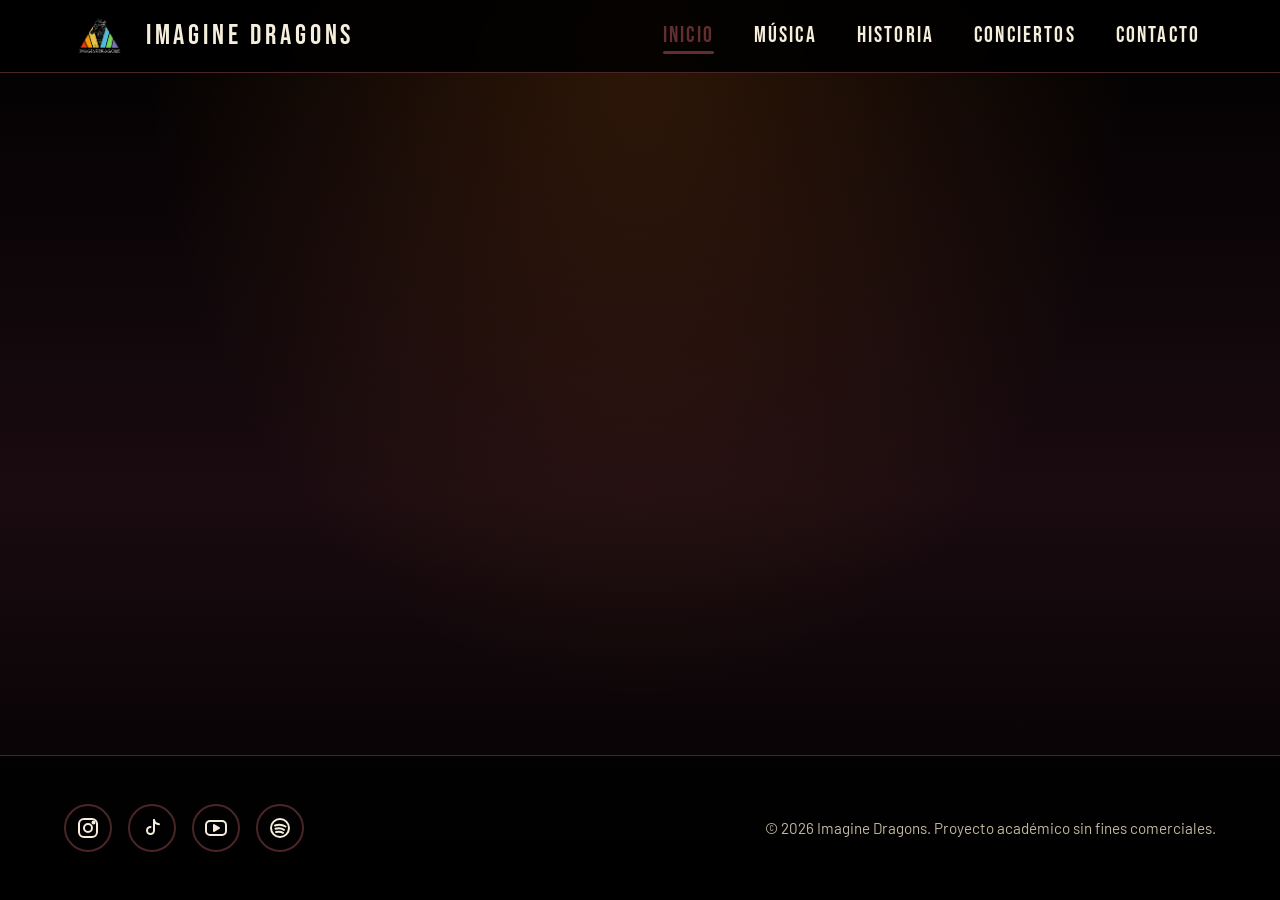
==== commit 8d26b450: "Revert "Página de inicio animada de Imagine Dragons" This reverts commit dc825968cf51688219ff4b9f37a" ====
--- a/index.html
+++ b/index.html
@@ -6,7 +6,6 @@
     <meta name="viewport" content="width=device-width, initial-scale=1.0">
     <meta name="description" content="Página oficial de Imagine Dragons">
     <title> Imagine Dragons | Inicio</title>
-    <link rel="icon" href="img/logo/Logo.png" type="image/svg+xml">
     <link rel="stylesheet" href="css/base.css">
     <link rel="stylesheet" href="css/layout.css">
     <link rel="stylesheet" href="css/animacions.css">
@@ -14,8 +13,7 @@
     <link rel="stylesheet" href="css/pagines/index.css">
 </head>
 
-<body class="pagina-index">
-  <div class="progreso-scroll" aria-hidden="true"></div>
+<body>
 
     <header class="header">
     <div class="header__contenedor contenedor">
@@ -47,200 +45,53 @@
     </header>
 
     <main>
-    <!-- ===== HERO ===== -->
-    <section class="hero" aria-labelledby="hero-titulo">
+    </main>
+    
+<footer class="footer">
+  <div class="footer__contenedor contenedor">
 
-      <!-- El checkbox ANTES de los elementos que controla -->
-      <input type="checkbox" id="hero-animacion" class="interruptor__check hero__check" checked>
-      <label for="hero-animacion" class="interruptor hero__interruptor">
-        <span class="interruptor__pista"><span class="interruptor__bola"></span></span>
-        <span>Animación</span>
-      </label>
+    <ul class="redes" aria-label="Redes sociales">
+      <li>
+        <a href="https://www.instagram.com/imaginedragons/" class="redes__enlace" target="_blank" rel="noopener" aria-label="Instagram">
+          <svg class="redes__icono" viewBox="0 0 24 24" aria-hidden="true" focusable="false">
+            <rect x="3" y="3" width="18" height="18" rx="5"/>
+            <circle cx="12" cy="12" r="4"/>
+            <circle class="redes__relleno" cx="17.5" cy="6.5" r="1"/>
+          </svg>
+        </a>
+      </li>
+      <li>
+        <a href="https://www.tiktok.com/@imaginedragons?lang=es" class="redes__enlace" target="_blank" rel="noopener" aria-label="TikTok">
+          <svg class="redes__icono" viewBox="0 0 24 24" aria-hidden="true" focusable="false">
+            <path d="M14 4v10.5a3.5 3.5 0 1 1-3.5-3.5"/>
+            <path d="M14 4c.5 2.5 2 4 5 4.2"/>
+          </svg>
+        </a>
+      </li>
+      <li>
+        <a href="https://www.youtube.com/channel/UCT9zcQNlyht7fRlcjmflRSA" class="redes__enlace" target="_blank" rel="noopener" aria-label="YouTube">
+          <svg class="redes__icono" viewBox="0 0 24 24" aria-hidden="true" focusable="false">
+            <rect x="2" y="5" width="20" height="14" rx="4"/>
+            <path class="redes__relleno" d="M10 9l5 3-5 3z"/>
+          </svg>
+        </a>
+      </li>
+      <li>
+        <a href="https://open.spotify.com/artist/53XhwfbYqKCa1cC15pYq2q?autoplay=true" class="redes__enlace" target="_blank" rel="noopener" aria-label="Spotify">
+          <svg class="redes__icono" viewBox="0 0 24 24" aria-hidden="true" focusable="false">
+            <circle cx="12" cy="12" r="9"/>
+            <path d="M7 9.5c3.5-1 7.5-.7 10.5 1"/>
+            <path d="M7.5 12.8c3-.8 6-.5 8.5 1"/>
+            <path d="M8 16c2.5-.6 5-.4 7 .8"/>
+          </svg>
+        </a>
+      </li>
+    </ul>
 
-      <div class="hero__fondo">
-        <img src="img/hero/hero.png"
-            alt="Retrato de la banda Imagine Dragons sobre un fondo oscuro"
-            class="hero__imagen anim-zoom"
-            width="1920" height="1080">
-      </div>
+    <p class="footer__copy">&copy; 2026 Imagine Dragons. Proyecto académico sin fines comerciales.</p>
 
-      <div class="hero__contenido contenedor">
-        <p class="subtitulo">Banda estadounidense de pop rock y rock alternativo</p>
-        <h1 id="hero-titulo">Imagine Dragons</h1>
-        <p class="hero__eslogan">Your life is always worth living.</p>
-        <div class="hero__botones">
-          <a href="musica.html" class="boton boton--grande">Escuchar ahora</a>
-          <a href="concerts.html" class="boton boton--secundario boton--grande">Ver conciertos</a>
-        </div>
-      </div>
-
-      <!-- Animación vectorial SVG: espinas -->
-      <div class="hero__espinas" aria-hidden="true">
-        <svg viewBox="0 0 1440 120" preserveAspectRatio="none" focusable="false">
-          <polygon class="espina anim-latido" points="0,120 30,0 60,120"/>
-          <polygon class="espina anim-latido" points="60,120 90,0 120,120"/>
-          <polygon class="espina anim-latido" points="120,120 150,0 180,120"/>
-          <polygon class="espina anim-latido" points="180,120 210,0 240,120"/>
-          <polygon class="espina anim-latido" points="240,120 270,0 300,120"/>
-          <polygon class="espina anim-latido" points="300,120 330,0 360,120"/>
-          <polygon class="espina anim-latido" points="360,120 390,0 420,120"/>
-          <polygon class="espina anim-latido" points="420,120 450,0 480,120"/>
-          <polygon class="espina anim-latido" points="480,120 510,0 540,120"/>
-          <polygon class="espina anim-latido" points="540,120 570,0 600,120"/>
-          <polygon class="espina anim-latido" points="600,120 630,0 660,120"/>
-          <polygon class="espina anim-latido" points="660,120 690,0 720,120"/>
-          <polygon class="espina anim-latido" points="720,120 750,0 780,120"/>
-          <polygon class="espina anim-latido" points="780,120 810,0 840,120"/>
-          <polygon class="espina anim-latido" points="840,120 870,0 900,120"/>
-          <polygon class="espina anim-latido" points="900,120 930,0 960,120"/>
-          <polygon class="espina anim-latido" points="960,120 990,0 1020,120"/>
-          <polygon class="espina anim-latido" points="1020,120 1050,0 1080,120"/>
-          <polygon class="espina anim-latido" points="1080,120 1110,0 1140,120"/>
-          <polygon class="espina anim-latido" points="1140,120 1170,0 1200,120"/>
-          <polygon class="espina anim-latido" points="1200,120 1230,0 1260,120"/>
-          <polygon class="espina anim-latido" points="1260,120 1290,0 1320,120"/>
-          <polygon class="espina anim-latido" points="1320,120 1350,0 1380,120"/>
-          <polygon class="espina anim-latido" points="1380,120 1410,0 1440,120"/>
-        </svg>
-    </div>
-
-    </section>
-
-    <!-- ===== ÁLBUM DESTACADO ===== -->
-    <section class="seccion album-destacado" aria-labelledby="album-titulo">
-      <div class="contenedor album-destacado__contenedor">
-
-        <div class="album-destacado__portada">
-          <img src="img/albums/album1.webp"
-              alt="Portada del álbum Reflections (From The Vault Of Smoke + Mirrors)"
-              class="album-destacado__imagen revelar-portada"
-              width="500" height="500">
-        </div>
-
-        <div class="album-destacado__texto">
-          <p class="subtitulo">Último álbum</p>
-          <h2 id="album-titulo">Reflections (From The Vault Of Smoke + Mirrors)</h2>
-          <p class="tarjeta__meta">2025</p>
-          <p>
-            Su disco más oscuro y melancólico hasta la fecha. Un viaje por el desamor
-            con el acordeón del norteño y el ritmo de la cumbia como hilo conductor.
-          </p>
-          <div class="album-destacado__botones">
-            <a href="https://open.spotify.com/intl-es/album/5IBigZKJt8uffeMjKw5uEl?si=pHoSswPwSianjthe_dzJTg" class="boton" target="_blank" rel="noopener">Escuchar en Spotify</a>
-            <a href="musica.html" class="boton boton--secundario">Ver discografía</a>
-          </div>
-        </div>
-
-      </div>
-    </section>
-
-    <!-- ===== NOVEDADES ===== -->
-    <section class="seccion novedades" aria-labelledby="novedades-titulo">
-      <div class="contenedor">
-
-        <div class="seccion__cabecera">
-          <p class="subtitulo">Lo último</p>
-          <h2 id="novedades-titulo">Novedades</h2>
-        </div>
-
-        <div class="tarjetas">
-
-          <article class="tarjeta revelar">
-            <div class="tarjeta__cuerpo">
-              <p class="tarjeta__meta"><time datetime="2025-10-23">5 de diciembre de 2026</time></p>
-              <h3 class="tarjeta__titulo">Show exclusivo en el Gran Premio de Abu Dabi.</h3>
-              <p class="texto-suave">
-                 La banda cerrará su actividad en vivo de 2026 encabezado el concierto posterior a la carrera el 5
-                 de diciembre de 2026 en el recinto Etihad Live (Yas Island), además de ofrecer un espectáculo 
-                 acústico exclusivo en el marco de los eventos oficiales de la Fórmula 1.
-              </p>
-              <div class="tarjeta__accion">
-                <a href="concerts.html" class="boton boton--secundario">Ver detalles</a>
-              </div>
-            </div>
-          </article>
-
-          <article class="tarjeta revelar">
-            <div class="tarjeta__cuerpo">
-              <p class="tarjeta__meta"><time datetime="2026">FIFA Fan Fest del Mundial 2026.</time></p>
-              <h3 class="tarjeta__titulo">Récord de asistencia</h3>
-              <p class="texto-suave">
-                 En junio de 2026, el grupo ofreció un concierto gratuito en México durante la Copa Mundial de la 
-                 FIFA que rompió récords de asistencia en el evento, volviéndose viral por interpretar el clásico 
-                 mexicano Cielito Lindo frente a miles de aficionados.
-              </p>
-              <div class="tarjeta__accion">
-                <a href="historia.html" class="boton boton--secundario">Ver detalles</a>
-              </div>
-            </div>
-          </article>
-
-          <article class="tarjeta revelar">
-            <div class="tarjeta__cuerpo">
-              <p class="tarjeta__meta"><time datetime="2026-05">Cierre de la gira mundial</time></p>
-              <h3 class="tarjeta__titulo">LOOM World Tour</h3>
-              <p class="texto-suave">
-                 Tras completar en marzo de 2026 la etapa final de su extensa gira de 86 conciertos con fechas en 
-                 Asia (incluyendo Chengdú), la banda encabezó la gala anual TRF Rise Up Gala 2026 de su fundación, 
-                 logrando recaudar 3 millones de dólares para apoyar la lucha contra el cáncer pediátrico.
-              </p>
-              <div class="tarjeta__accion">
-                <a href="historia.html" class="boton boton--secundario">Ver detalles</a>
-              </div>
-            </div>
-          </article>
-
-        </div>
-      </div>
-    </section>
-
-  </main>
-    
-    <footer class="footer">
-      <div class="footer__contenedor contenedor">
-
-        <ul class="redes" aria-label="Redes sociales">
-          <li>
-            <a href="https://www.instagram.com/imaginedragons/" class="redes__enlace" target="_blank" rel="noopener" aria-label="Instagram">
-              <svg class="redes__icono" viewBox="0 0 24 24" aria-hidden="true" focusable="false">
-                <rect x="3" y="3" width="18" height="18" rx="5"/>
-                <circle cx="12" cy="12" r="4"/>
-                <circle class="redes__relleno" cx="17.5" cy="6.5" r="1"/>
-              </svg>
-            </a>
-          </li>
-          <li>
-            <a href="https://www.tiktok.com/@imaginedragons?lang=es" class="redes__enlace" target="_blank" rel="noopener" aria-label="TikTok">
-              <svg class="redes__icono" viewBox="0 0 24 24" aria-hidden="true" focusable="false">
-                <path d="M14 4v10.5a3.5 3.5 0 1 1-3.5-3.5"/>
-                <path d="M14 4c.5 2.5 2 4 5 4.2"/>
-              </svg>
-            </a>
-          </li>
-          <li>
-            <a href="https://www.youtube.com/channel/UCT9zcQNlyht7fRlcjmflRSA" class="redes__enlace" target="_blank" rel="noopener" aria-label="YouTube">
-              <svg class="redes__icono" viewBox="0 0 24 24" aria-hidden="true" focusable="false">
-                <rect x="2" y="5" width="20" height="14" rx="4"/>
-                <path class="redes__relleno" d="M10 9l5 3-5 3z"/>
-              </svg>
-            </a>
-          </li>
-          <li>
-            <a href="https://open.spotify.com/artist/53XhwfbYqKCa1cC15pYq2q?autoplay=true" class="redes__enlace" target="_blank" rel="noopener" aria-label="Spotify">
-              <svg class="redes__icono" viewBox="0 0 24 24" aria-hidden="true" focusable="false">
-                <circle cx="12" cy="12" r="9"/>
-                <path d="M7 9.5c3.5-1 7.5-.7 10.5 1"/>
-                <path d="M7.5 12.8c3-.8 6-.5 8.5 1"/>
-                <path d="M8 16c2.5-.6 5-.4 7 .8"/>
-              </svg>
-            </a>
-          </li>
-        </ul>
-
-        <p class="footer__copy">&copy; 2026 Imagine Dragons. Proyecto académico sin fines comerciales.</p>
-
-      </div>
-    </footer>
+  </div>
+</footer>
 
 </body>
 </html>
--- a/css/base.css
+++ b/css/base.css
@@ -15,7 +15,7 @@
   --color-texto-suave: #c4b9a0;
   --color-acento: #d92b45;
   --color-acento-hover: #f47a20;
-  --color-secundario: #f6c33b;
+  --color-secundario: #622e32;
   --color-sobre-acento: #ffffff;
   --color-borde: #4a2528;
   --color-exito: #3fb8a8;
--- a/css/layout.css
+++ b/css/layout.css
@@ -23,7 +23,7 @@
 }
 
 /* 2. Menú (escritorio) --------------------------------------- */
-/* El checkbox se oculta visualmente */
+/* El checkbox se oculta visualmente, pero sigue siendo accesible con teclado */
 .menu__check {
   position: absolute;
   width: 1px;
--- a/css/animacions.css
+++ b/css/animacions.css
@@ -3,90 +3,6 @@
    @keyframes, scroll-driven, prefers-reduced-motion
    ========================================================== */
 
-/* 1. Keyframes ----------------------------------------------- */
-@keyframes zoom-lento {
-  from { transform: scale(1); }
-  to   { transform: scale(1.12); }
-}
-
-@keyframes latido {
-  0%, 100% { transform: scaleY(0.3); }
-  50%      { transform: scaleY(1); }
-}
-
-/* Con las propiedades individuales (translate, scale, rotate) no pisamos
-   el transform de los efectos :hover */
-@keyframes aparecer {
-  from { opacity: 0; translate: 0 60px; }
-  to   { opacity: 1; translate: 0 0; }
-}
-
-@keyframes entrar-portada {
-  from { opacity: 0; scale: 0.8; rotate: -6deg; }
-  to   { opacity: 1; scale: 1; rotate: 0deg; }
-}
-
-@keyframes crecer-progreso {
-  from { transform: scaleX(0); }
-  to   { transform: scaleX(1); }
-}
-
-/* 2. Animaciones reutilizables (con tiempo) ------------------ */
-.anim-zoom {
-  animation: zoom-lento 28s ease-in-out infinite alternate;
-}
-
-.anim-latido {
-  transform-box: fill-box;
-  transform-origin: 50% 100%;
-  animation: latido var(--duracion, 1.4s) ease-in-out infinite;
-  animation-delay: var(--retraso, 0s);
-}
-
-/* 3. Animaciones ligadas al scroll --------------------------- */
-/* Barra de progreso de lectura: vacía por defecto y solo se activa
-   en navegadores que soportan scroll-driven animations */
-.progreso-scroll {
-  display: none;
-  background: var(--degradado-arcoiris);
-}
-
-@supports (animation-timeline: view()) {
-  .progreso-scroll {
-    display: block;
-    position: fixed;
-    top: 0;
-    left: 0;
-    z-index: 200;
-    width: 100%;
-    height: 4px;
-    background: linear-gradient(90deg, var(--color-acento), var(--color-secundario));
-    transform-origin: left;
-    animation: crecer-progreso linear both;
-    animation-timeline: scroll(root);
-  }
-
-  /* Los elementos aparecen según entran en pantalla */
-  .revelar {
-    animation: aparecer linear both;
-    animation-timeline: view();
-    animation-range: entry 0% entry 70%;
-  }
-
-  .revelar-portada {
-    animation: entrar-portada linear both;
-    animation-timeline: view();
-    animation-range: entry 0% cover 40%;
-  }
-}
-
-/* 4. Movimiento reducido ------------------------------------- */
-@media (prefers-reduced-motion: reduce) {
-  *,
-  *::before,
-  *::after {
-    animation: none !important;
-    transition-duration: 0.01ms !important;
-    scroll-behavior: auto !important;
-  }
-}+/* 1. @keyframes */
+/* 2. Scroll-driven */
+/* 3. Prefers-reduced-motion */
--- a/css/interactiu.css
+++ b/css/interactiu.css
@@ -3,75 +3,7 @@
    Pestañas, filtros, carrusel, controles checkbox/radio
    ========================================================== */
 
-/* 1. Interruptor (checkbox) ---------------------------------- */
-.interruptor__check {
-  position: absolute;
-  width: 1px;
-  height: 1px;
-  opacity: 0;
-  pointer-events: none;
-}
-
-.interruptor {
-  display: inline-flex;
-  align-items: center;
-  gap: 0.75rem;
-  min-height: 48px;
-  padding: 0 var(--espacio-s);
-  border: 1px solid var(--color-borde);
-  border-radius: 999px;
-  background-color: rgba(0, 0, 0, 0.75);
-  backdrop-filter: blur(6px);
-  font-family: var(--fuente-titulos);
-  font-size: 1.1rem;
-  letter-spacing: 0.1em;
-  text-transform: uppercase;
-  color: var(--color-texto);
-  cursor: pointer;
-  transition: border-color var(--transicion), box-shadow var(--transicion);
-}
-
-.interruptor:hover {
-  border-color: var(--color-secundario);
-  box-shadow: var(--brillo);
-}
-
-.interruptor__pista {
-  position: relative;
-  width: 46px;
-  height: 26px;
-  border-radius: 999px;
-  background-color: var(--color-superficie-alt);
-  transition: background-color var(--transicion);
-}
-
-.interruptor__bola {
-  position: absolute;
-  top: 3px;
-  left: 3px;
-  width: 20px;
-  height: 20px;
-  border-radius: 50%;
-  background-color: var(--color-texto);
-  transition: transform var(--transicion);
-}
-
-.interruptor__check:checked + .interruptor .interruptor__pista {
-  background-color: var(--color-acento);
-}
-
-.interruptor__check:checked + .interruptor .interruptor__bola {
-  transform: translateX(20px);
-}
-
-.interruptor__check:focus-visible + .interruptor {
-  outline: 3px solid var(--color-secundario);
-  outline-offset: 3px;
-}
-
-/* 2. Pausar animaciones del hero (animation-play-state) ------ */
-/* Si el interruptor está apagado, se pausan el zoom y la animacion SVG*/
-.hero__check:not(:checked) ~ * .anim-zoom,
-.hero__check:not(:checked) ~ * .anim-latido {
-  animation-play-state: paused;
-}
+/* 1. Pestañas */
+/* 2. Filtros */
+/* 3. Carrusel */
+/* 4. Controles checkbox/radio */
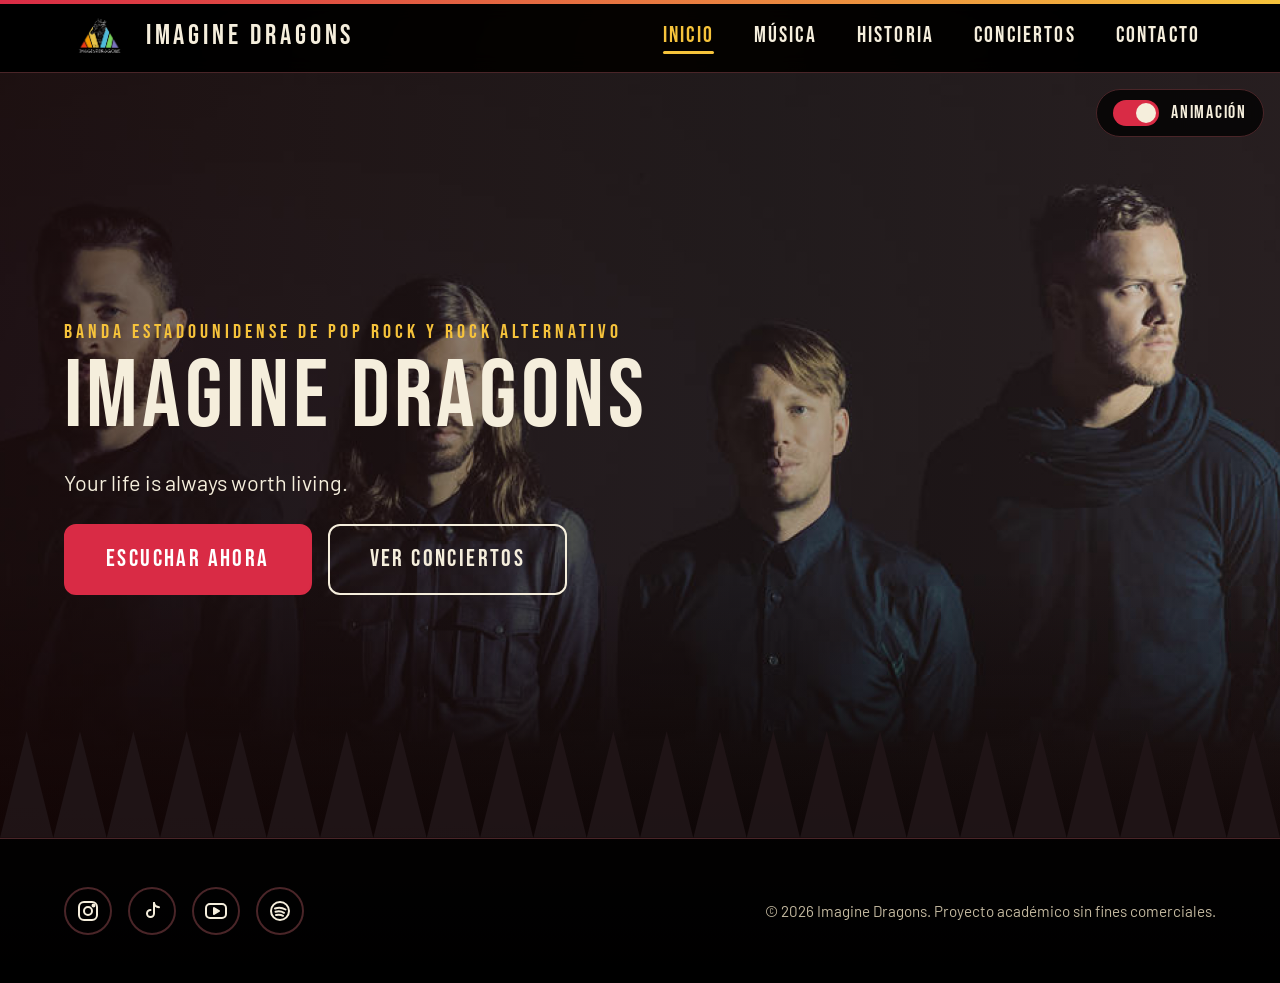
==== commit 677bf9e0: "elemento principal animado y un favicon a la página de inicio Crea la sección principal («hero») de " ====
--- a/index.html
+++ b/index.html
@@ -6,6 +6,7 @@
     <meta name="viewport" content="width=device-width, initial-scale=1.0">
     <meta name="description" content="Página oficial de Imagine Dragons">
     <title> Imagine Dragons | Inicio</title>
+    <link rel="icon" href="img/logo/Logo.png" type="image/svg+xml">
     <link rel="stylesheet" href="css/base.css">
     <link rel="stylesheet" href="css/layout.css">
     <link rel="stylesheet" href="css/animacions.css">
@@ -13,7 +14,8 @@
     <link rel="stylesheet" href="css/pagines/index.css">
 </head>
 
-<body>
+<body class="pagina-index">
+  <div class="progreso-scroll" aria-hidden="true"></div>
 
     <header class="header">
     <div class="header__contenedor contenedor">
@@ -45,53 +47,110 @@
     </header>
 
     <main>
+      <!-- ===== HERO ===== -->
+      <section class="hero" aria-labelledby="hero-titulo">
+
+        <!-- El checkbox ANTES de los elementos que controla -->
+        <input type="checkbox" id="hero-animacion" class="interruptor__check hero__check" checked>
+        <label for="hero-animacion" class="interruptor hero__interruptor">
+          <span class="interruptor__pista"><span class="interruptor__bola"></span></span>
+          <span>Animación</span>
+        </label>
+
+        <div class="hero__fondo">
+          <img src="img/hero/hero.png"
+              alt="Retrato de la banda Imagine Dragons sobre un fondo oscuro"
+              class="hero__imagen anim-zoom"
+              width="1920" height="1080">
+        </div>
+
+        <div class="hero__contenido contenedor">
+          <p class="subtitulo">Banda estadounidense de pop rock y rock alternativo</p>
+          <h1 id="hero-titulo">Imagine Dragons</h1>
+          <p class="hero__eslogan">Your life is always worth living.</p>
+          <div class="hero__botones">
+            <a href="musica.html" class="boton boton--grande">Escuchar ahora</a>
+            <a href="concerts.html" class="boton boton--secundario boton--grande">Ver conciertos</a>
+          </div>
+        </div>
+
+        <!-- Animación vectorial SVG: espinas -->
+        <div class="hero__espinas" aria-hidden="true">
+          <svg viewBox="0 0 1440 120" preserveAspectRatio="none" focusable="false">
+            <polygon class="espina anim-latido" points="0,120 30,0 60,120"/>
+            <polygon class="espina anim-latido" points="60,120 90,0 120,120"/>
+            <polygon class="espina anim-latido" points="120,120 150,0 180,120"/>
+            <polygon class="espina anim-latido" points="180,120 210,0 240,120"/>
+            <polygon class="espina anim-latido" points="240,120 270,0 300,120"/>
+            <polygon class="espina anim-latido" points="300,120 330,0 360,120"/>
+            <polygon class="espina anim-latido" points="360,120 390,0 420,120"/>
+            <polygon class="espina anim-latido" points="420,120 450,0 480,120"/>
+            <polygon class="espina anim-latido" points="480,120 510,0 540,120"/>
+            <polygon class="espina anim-latido" points="540,120 570,0 600,120"/>
+            <polygon class="espina anim-latido" points="600,120 630,0 660,120"/>
+            <polygon class="espina anim-latido" points="660,120 690,0 720,120"/>
+            <polygon class="espina anim-latido" points="720,120 750,0 780,120"/>
+            <polygon class="espina anim-latido" points="780,120 810,0 840,120"/>
+            <polygon class="espina anim-latido" points="840,120 870,0 900,120"/>
+            <polygon class="espina anim-latido" points="900,120 930,0 960,120"/>
+            <polygon class="espina anim-latido" points="960,120 990,0 1020,120"/>
+            <polygon class="espina anim-latido" points="1020,120 1050,0 1080,120"/>
+            <polygon class="espina anim-latido" points="1080,120 1110,0 1140,120"/>
+            <polygon class="espina anim-latido" points="1140,120 1170,0 1200,120"/>
+            <polygon class="espina anim-latido" points="1200,120 1230,0 1260,120"/>
+            <polygon class="espina anim-latido" points="1260,120 1290,0 1320,120"/>
+            <polygon class="espina anim-latido" points="1320,120 1350,0 1380,120"/>
+            <polygon class="espina anim-latido" points="1380,120 1410,0 1440,120"/>
+          </svg>
+        </div>
+      </section>
     </main>
-    
-<footer class="footer">
-  <div class="footer__contenedor contenedor">
+  
+    <footer class="footer">
+      <div class="footer__contenedor contenedor">
 
-    <ul class="redes" aria-label="Redes sociales">
-      <li>
-        <a href="https://www.instagram.com/imaginedragons/" class="redes__enlace" target="_blank" rel="noopener" aria-label="Instagram">
-          <svg class="redes__icono" viewBox="0 0 24 24" aria-hidden="true" focusable="false">
-            <rect x="3" y="3" width="18" height="18" rx="5"/>
-            <circle cx="12" cy="12" r="4"/>
-            <circle class="redes__relleno" cx="17.5" cy="6.5" r="1"/>
-          </svg>
-        </a>
-      </li>
-      <li>
-        <a href="https://www.tiktok.com/@imaginedragons?lang=es" class="redes__enlace" target="_blank" rel="noopener" aria-label="TikTok">
-          <svg class="redes__icono" viewBox="0 0 24 24" aria-hidden="true" focusable="false">
-            <path d="M14 4v10.5a3.5 3.5 0 1 1-3.5-3.5"/>
-            <path d="M14 4c.5 2.5 2 4 5 4.2"/>
-          </svg>
-        </a>
-      </li>
-      <li>
-        <a href="https://www.youtube.com/channel/UCT9zcQNlyht7fRlcjmflRSA" class="redes__enlace" target="_blank" rel="noopener" aria-label="YouTube">
-          <svg class="redes__icono" viewBox="0 0 24 24" aria-hidden="true" focusable="false">
-            <rect x="2" y="5" width="20" height="14" rx="4"/>
-            <path class="redes__relleno" d="M10 9l5 3-5 3z"/>
-          </svg>
-        </a>
-      </li>
-      <li>
-        <a href="https://open.spotify.com/artist/53XhwfbYqKCa1cC15pYq2q?autoplay=true" class="redes__enlace" target="_blank" rel="noopener" aria-label="Spotify">
-          <svg class="redes__icono" viewBox="0 0 24 24" aria-hidden="true" focusable="false">
-            <circle cx="12" cy="12" r="9"/>
-            <path d="M7 9.5c3.5-1 7.5-.7 10.5 1"/>
-            <path d="M7.5 12.8c3-.8 6-.5 8.5 1"/>
-            <path d="M8 16c2.5-.6 5-.4 7 .8"/>
-          </svg>
-        </a>
-      </li>
-    </ul>
+        <ul class="redes" aria-label="Redes sociales">
+          <li>
+            <a href="https://www.instagram.com/imaginedragons/" class="redes__enlace" target="_blank" rel="noopener" aria-label="Instagram">
+              <svg class="redes__icono" viewBox="0 0 24 24" aria-hidden="true" focusable="false">
+                <rect x="3" y="3" width="18" height="18" rx="5"/>
+                <circle cx="12" cy="12" r="4"/>
+                <circle class="redes__relleno" cx="17.5" cy="6.5" r="1"/>
+              </svg>
+            </a>
+          </li>
+          <li>
+            <a href="https://www.tiktok.com/@imaginedragons?lang=es" class="redes__enlace" target="_blank" rel="noopener" aria-label="TikTok">
+              <svg class="redes__icono" viewBox="0 0 24 24" aria-hidden="true" focusable="false">
+                <path d="M14 4v10.5a3.5 3.5 0 1 1-3.5-3.5"/>
+                <path d="M14 4c.5 2.5 2 4 5 4.2"/>
+              </svg>
+            </a>
+          </li>
+          <li>
+            <a href="https://www.youtube.com/channel/UCT9zcQNlyht7fRlcjmflRSA" class="redes__enlace" target="_blank" rel="noopener" aria-label="YouTube">
+              <svg class="redes__icono" viewBox="0 0 24 24" aria-hidden="true" focusable="false">
+                <rect x="2" y="5" width="20" height="14" rx="4"/>
+                <path class="redes__relleno" d="M10 9l5 3-5 3z"/>
+              </svg>
+            </a>
+          </li>
+          <li>
+            <a href="https://open.spotify.com/artist/53XhwfbYqKCa1cC15pYq2q?autoplay=true" class="redes__enlace" target="_blank" rel="noopener" aria-label="Spotify">
+              <svg class="redes__icono" viewBox="0 0 24 24" aria-hidden="true" focusable="false">
+                <circle cx="12" cy="12" r="9"/>
+                <path d="M7 9.5c3.5-1 7.5-.7 10.5 1"/>
+                <path d="M7.5 12.8c3-.8 6-.5 8.5 1"/>
+                <path d="M8 16c2.5-.6 5-.4 7 .8"/>
+              </svg>
+            </a>
+          </li>
+        </ul>
 
-    <p class="footer__copy">&copy; 2026 Imagine Dragons. Proyecto académico sin fines comerciales.</p>
+        <p class="footer__copy">&copy; 2026 Imagine Dragons. Proyecto académico sin fines comerciales.</p>
 
-  </div>
-</footer>
+      </div>
+    </footer>
 
 </body>
 </html>
--- a/css/base.css
+++ b/css/base.css
@@ -15,7 +15,7 @@
   --color-texto-suave: #c4b9a0;
   --color-acento: #d92b45;
   --color-acento-hover: #f47a20;
-  --color-secundario: #622e32;
+  --color-secundario: #f6c33b;
   --color-sobre-acento: #ffffff;
   --color-borde: #4a2528;
   --color-exito: #3fb8a8;
--- a/css/animacions.css
+++ b/css/animacions.css
@@ -3,6 +3,90 @@
    @keyframes, scroll-driven, prefers-reduced-motion
    ========================================================== */
 
-/* 1. @keyframes */
-/* 2. Scroll-driven */
-/* 3. Prefers-reduced-motion */+/* 1. Keyframes ----------------------------------------------- */
+@keyframes zoom-lento {
+  from { transform: scale(1); }
+  to   { transform: scale(1.12); }
+}
+
+@keyframes latido {
+  0%, 100% { transform: scaleY(0.3); }
+  50%      { transform: scaleY(1); }
+}
+
+/* Con las propiedades individuales (translate, scale, rotate) no pisamos
+   el transform de los efectos :hover */
+@keyframes aparecer {
+  from { opacity: 0; translate: 0 60px; }
+  to   { opacity: 1; translate: 0 0; }
+}
+
+@keyframes entrar-portada {
+  from { opacity: 0; scale: 0.8; rotate: -6deg; }
+  to   { opacity: 1; scale: 1; rotate: 0deg; }
+}
+
+@keyframes crecer-progreso {
+  from { transform: scaleX(0); }
+  to   { transform: scaleX(1); }
+}
+
+/* 2. Animaciones reutilizables (con tiempo) ------------------ */
+.anim-zoom {
+  animation: zoom-lento 28s ease-in-out infinite alternate;
+}
+
+.anim-latido {
+  transform-box: fill-box;
+  transform-origin: 50% 100%;
+  animation: latido var(--duracion, 1.4s) ease-in-out infinite;
+  animation-delay: var(--retraso, 0s);
+}
+
+/* 3. Animaciones ligadas al scroll --------------------------- */
+/* Barra de progreso de lectura: vacía por defecto y solo se activa
+   en navegadores que soportan scroll-driven animations */
+.progreso-scroll {
+  display: none;
+  background: var(--degradado-arcoiris);
+}
+
+@supports (animation-timeline: view()) {
+  .progreso-scroll {
+    display: block;
+    position: fixed;
+    top: 0;
+    left: 0;
+    z-index: 200;
+    width: 100%;
+    height: 4px;
+    background: linear-gradient(90deg, var(--color-acento), var(--color-secundario));
+    transform-origin: left;
+    animation: crecer-progreso linear both;
+    animation-timeline: scroll(root);
+  }
+
+  /* Los elementos aparecen según entran en pantalla */
+  .revelar {
+    animation: aparecer linear both;
+    animation-timeline: view();
+    animation-range: entry 0% entry 70%;
+  }
+
+  .revelar-portada {
+    animation: entrar-portada linear both;
+    animation-timeline: view();
+    animation-range: entry 0% cover 40%;
+  }
+}
+
+/* 4. Movimiento reducido ------------------------------------- */
+@media (prefers-reduced-motion: reduce) {
+  *,
+  *::before,
+  *::after {
+    animation: none !important;
+    transition-duration: 0.01ms !important;
+    scroll-behavior: auto !important;
+  }
+}
--- a/css/interactiu.css
+++ b/css/interactiu.css
@@ -3,7 +3,75 @@
    Pestañas, filtros, carrusel, controles checkbox/radio
    ========================================================== */
 
-/* 1. Pestañas */
-/* 2. Filtros */
-/* 3. Carrusel */
-/* 4. Controles checkbox/radio */
+/* 1. Interruptor (checkbox) ---------------------------------- */
+.interruptor__check {
+  position: absolute;
+  width: 1px;
+  height: 1px;
+  opacity: 0;
+  pointer-events: none;
+}
+
+.interruptor {
+  display: inline-flex;
+  align-items: center;
+  gap: 0.75rem;
+  min-height: 48px;
+  padding: 0 var(--espacio-s);
+  border: 1px solid var(--color-borde);
+  border-radius: 999px;
+  background-color: rgba(0, 0, 0, 0.75);
+  backdrop-filter: blur(6px);
+  font-family: var(--fuente-titulos);
+  font-size: 1.1rem;
+  letter-spacing: 0.1em;
+  text-transform: uppercase;
+  color: var(--color-texto);
+  cursor: pointer;
+  transition: border-color var(--transicion), box-shadow var(--transicion);
+}
+
+.interruptor:hover {
+  border-color: var(--color-secundario);
+  box-shadow: var(--brillo);
+}
+
+.interruptor__pista {
+  position: relative;
+  width: 46px;
+  height: 26px;
+  border-radius: 999px;
+  background-color: var(--color-superficie-alt);
+  transition: background-color var(--transicion);
+}
+
+.interruptor__bola {
+  position: absolute;
+  top: 3px;
+  left: 3px;
+  width: 20px;
+  height: 20px;
+  border-radius: 50%;
+  background-color: var(--color-texto);
+  transition: transform var(--transicion);
+}
+
+.interruptor__check:checked + .interruptor .interruptor__pista {
+  background-color: var(--color-acento);
+}
+
+.interruptor__check:checked + .interruptor .interruptor__bola {
+  transform: translateX(20px);
+}
+
+.interruptor__check:focus-visible + .interruptor {
+  outline: 3px solid var(--color-secundario);
+  outline-offset: 3px;
+}
+
+/* 2. Pausar animaciones del hero (animation-play-state) ------ */
+/* Si el interruptor está apagado, se pausan el zoom y la animacion SVG*/
+.hero__check:not(:checked) ~ * .anim-zoom,
+.hero__check:not(:checked) ~ * .anim-latido {
+  animation-play-state: paused;
+}
--- a/css/pagines/index.css
+++ b/css/pagines/index.css
@@ -0,0 +1,100 @@
+/* ==========================================================
+   index.css
+   Hero, álbum destacado y novedades
+   ========================================================== */
+
+/* 1. Hero ---------------------------------------------------- */
+.hero {
+  position: relative;
+  display: flex;
+  align-items: center;
+  min-height: 85vh;
+  overflow: hidden;
+}
+
+.hero__interruptor {
+  position: absolute;
+  top: var(--espacio-s);
+  right: var(--espacio-s);
+  z-index: 3;
+}
+
+.hero__fondo {
+  position: absolute;
+  inset: 0;
+  overflow: hidden;
+  background-color: var(--color-superficie);
+}
+
+.hero__imagen {
+  width: 100%;
+  height: 100%;
+  object-fit: cover;
+}
+
+/* Velo para que el texto se lea bien sobre la foto */
+.hero__fondo::after {
+  content: "";
+  position: absolute;
+  inset: 0;
+  background:
+    linear-gradient(90deg, rgba(20, 3, 3, 0.607) 0%, rgba(9, 2, 2, 0.296) 60%, rgba(36, 5, 5, 0.1) 100%),
+    linear-gradient(0deg, rgba(9, 1, 1, 0.8) 0%, transparent 35%);
+}
+
+.hero__contenido {
+  position: relative;
+  z-index: 2;
+  padding-block: var(--espacio-xl);
+}
+
+.hero__eslogan {
+  max-width: 28rem;
+  margin-block: var(--espacio-s) var(--espacio-m);
+  font-size: 1.35rem;
+  color: var(--color-texto);
+}
+
+.hero__botones {
+  display: flex;
+  flex-wrap: wrap;
+  gap: var(--espacio-s);
+}
+
+/* Espinas de dragón (SVG) */
+.hero__espinas {
+  position: absolute;
+  left: 0;
+  bottom: 0;
+  z-index: 1;
+  width: 100%;
+  height: var(--alto-espinas);
+  pointer-events: none;
+}
+
+.hero__espinas svg {
+  width: 100%;
+  height: 100%;
+}
+
+.espina {
+  fill-opacity: 0.9;
+}
+
+/* Los 6 colores del logotipo se repiten */
+.espina:nth-child(6n+1) { fill: var(--color-superficie-alt); }
+.espina:nth-child(6n+2) { fill: var(--color-superficie-alt); }
+.espina:nth-child(6n+3) { fill: var(--color-superficie-alt); }
+.espina:nth-child(6n+4) { fill: var(--color-superficie-alt); }
+.espina:nth-child(6n+5) { fill: var(--color-superficie-alt); }
+.espina:nth-child(6n)   { fill: var(--color-superficie-alt); }
+
+/* Duración y retraso distintos para que no latan todas a la vez */
+.espina:nth-child(3n)   { --duracion: 1.1s; }
+.espina:nth-child(3n+1) { --duracion: 1.6s; }
+.espina:nth-child(3n+2) { --duracion: 1.35s; }
+
+.espina:nth-child(4n)   { --retraso: -0.6s; }
+.espina:nth-child(4n+1) { --retraso: -0.2s; }
+.espina:nth-child(4n+2) { --retraso: -1s; }
+.espina:nth-child(4n+3) { --retraso: -0.4s; }
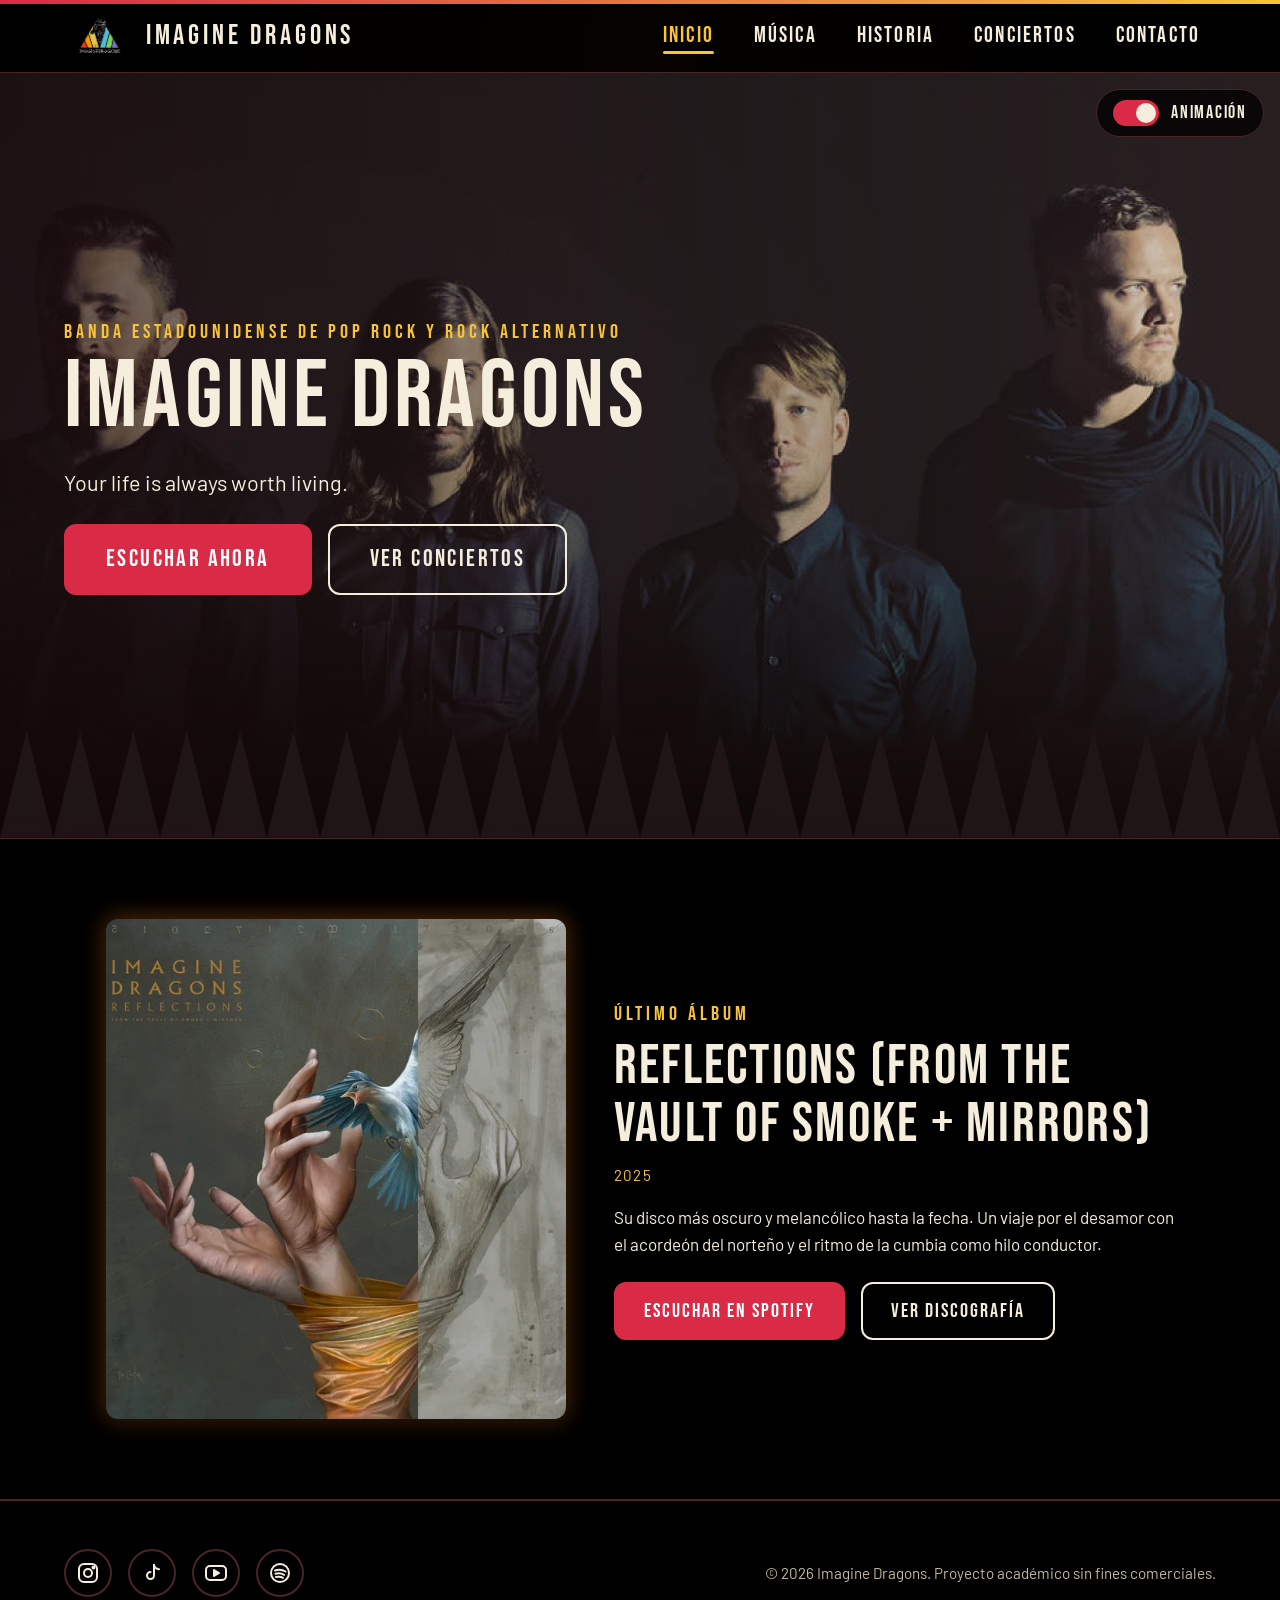
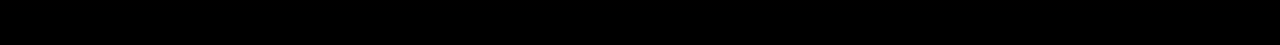
==== commit 123cc4f0: "Añade sección de álbum destacado Muestra el álbum más reciente en la página de inicio, con enlaces p" ====
--- a/index.html
+++ b/index.html
@@ -104,6 +104,35 @@
           </svg>
         </div>
       </section>
+
+      <!-- ===== ÁLBUM DESTACADO ===== -->
+      <section class="seccion album-destacado" aria-labelledby="album-titulo">
+        <div class="contenedor album-destacado__contenedor">
+
+          <div class="album-destacado__portada">
+            <img src="img/albums/album1.webp"
+                alt="Portada del álbum Reflections (From The Vault Of Smoke + Mirrors)"
+                class="album-destacado__imagen revelar-portada"
+                width="500" height="500">
+          </div>
+
+          <div class="album-destacado__texto">
+            <p class="subtitulo">Último álbum</p>
+            <h2 id="album-titulo">Reflections (From The Vault Of Smoke + Mirrors)</h2>
+            <p class="tarjeta__meta">2025</p>
+            <p>
+              Su disco más oscuro y melancólico hasta la fecha. Un viaje por el desamor
+              con el acordeón del norteño y el ritmo de la cumbia como hilo conductor.
+            </p>
+            <div class="album-destacado__botones">
+              <a href="https://open.spotify.com/intl-es/album/5IBigZKJt8uffeMjKw5uEl?si=pHoSswPwSianjthe_dzJTg" class="boton" target="_blank" rel="noopener">Escuchar en Spotify</a>
+              <a href="musica.html" class="boton boton--secundario">Ver discografía</a>
+            </div>
+          </div>
+
+        </div>
+      </section>
+      
     </main>
   
     <footer class="footer">
--- a/css/pagines/index.css
+++ b/css/pagines/index.css
@@ -98,3 +98,77 @@
 .espina:nth-child(4n+1) { --retraso: -0.2s; }
 .espina:nth-child(4n+2) { --retraso: -1s; }
 .espina:nth-child(4n+3) { --retraso: -0.4s; }
+
+/* 2. Álbum destacado ----------------------------------------- */
+.album-destacado {
+  background-color: var(--color-fondo);
+  border-block: 1px solid var(--color-borde);
+}
+
+.album-destacado__contenedor {
+  display: flex;
+  flex-wrap: wrap;
+  align-items: center;
+  justify-content: center;
+  gap: var(--espacio-l);
+}
+
+.album-destacado__portada {
+  flex: 1 1 280px;
+  max-width: 460px;
+}
+
+.album-destacado__imagen {
+  width: 100%;
+  aspect-ratio: 1 / 1;
+  object-fit: cover;
+  border-radius: var(--radio);
+  box-shadow: var(--sombra), var(--brillo);
+  background-color: var(--color-superficie-alt);
+}
+
+.album-destacado__texto {
+  flex: 1 1 320px;
+  max-width: 560px;
+}
+
+.album-destacado__texto h2 {
+  margin-block: var(--espacio-xs);
+}
+
+.album-destacado__botones {
+  display: flex;
+  flex-wrap: wrap;
+  gap: var(--espacio-s);
+  margin-top: var(--espacio-m);
+}
+
+/* 3. Media queries ------------------------------------------- */
+@media (max-width: 768px) {
+  .hero {
+    min-height: 75vh;
+  }
+
+  .hero__interruptor {
+    top: var(--espacio-xs);
+    right: var(--espacio-xs);
+  }
+
+  .hero__contenido {
+    padding-block: 5rem var(--espacio-l);
+  }
+
+  .hero__fondo::after {
+    background:
+      linear-gradient(0deg, rgba(16, 16, 17, 0.9) 0%, rgba(19, 19, 20, 0.55) 100%);
+  }
+
+  .hero__botones,
+  .album-destacado__botones {
+    flex-direction: column;
+  }
+
+  .album-destacado__contenedor {
+    gap: var(--espacio-m);
+  }
+}
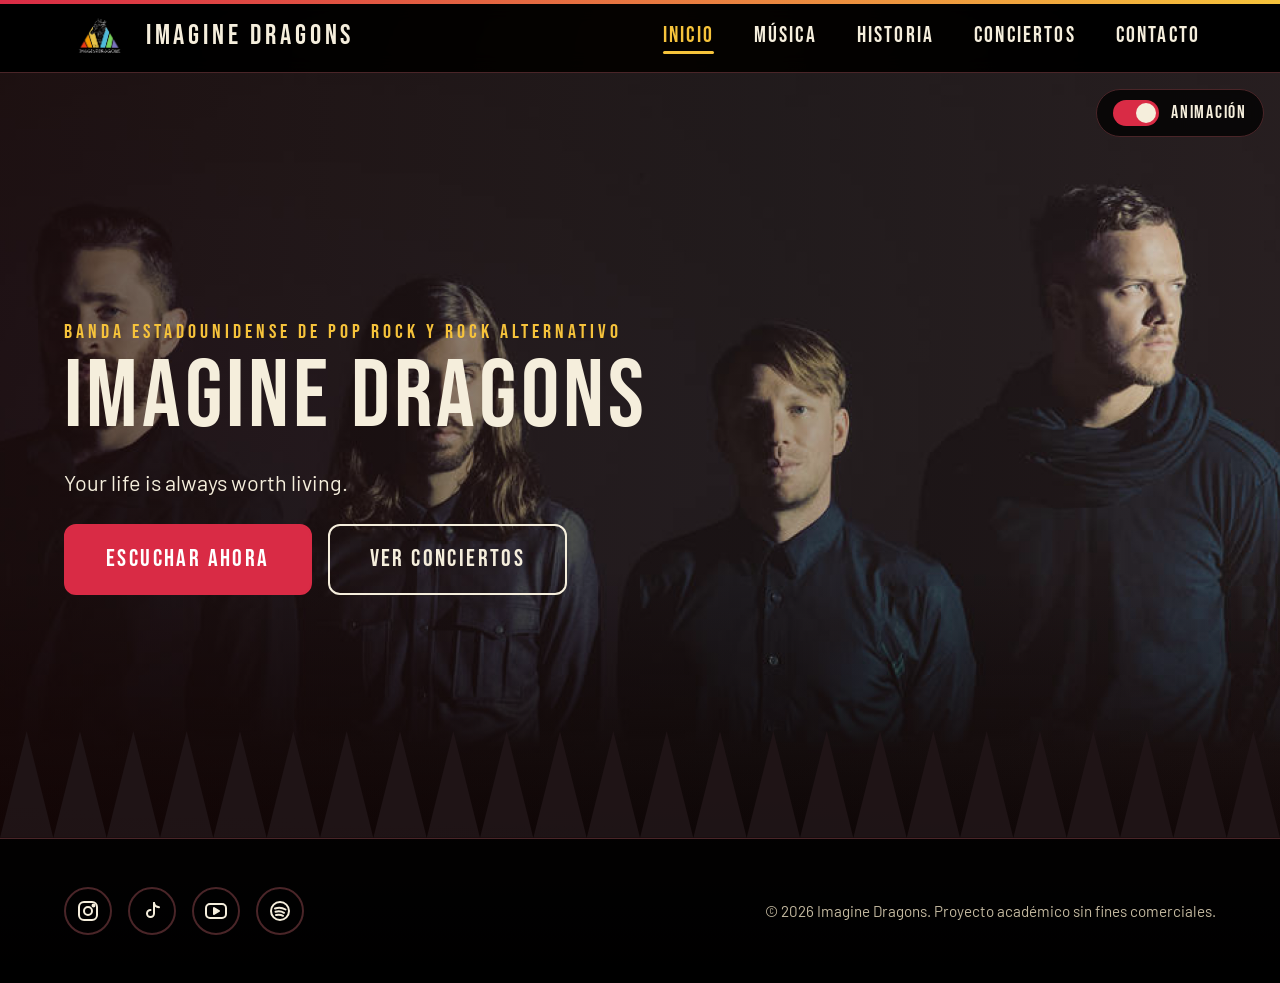
==== commit 5a27aad6: "Merge branch 'main' of github.com:Derek-grc/DAM1M04-TreballHTML into GreyberZambrano" ====
--- a/index.html
+++ b/index.html
@@ -104,35 +104,6 @@
           </svg>
         </div>
       </section>
-
-      <!-- ===== ÁLBUM DESTACADO ===== -->
-      <section class="seccion album-destacado" aria-labelledby="album-titulo">
-        <div class="contenedor album-destacado__contenedor">
-
-          <div class="album-destacado__portada">
-            <img src="img/albums/album1.webp"
-                alt="Portada del álbum Reflections (From The Vault Of Smoke + Mirrors)"
-                class="album-destacado__imagen revelar-portada"
-                width="500" height="500">
-          </div>
-
-          <div class="album-destacado__texto">
-            <p class="subtitulo">Último álbum</p>
-            <h2 id="album-titulo">Reflections (From The Vault Of Smoke + Mirrors)</h2>
-            <p class="tarjeta__meta">2025</p>
-            <p>
-              Su disco más oscuro y melancólico hasta la fecha. Un viaje por el desamor
-              con el acordeón del norteño y el ritmo de la cumbia como hilo conductor.
-            </p>
-            <div class="album-destacado__botones">
-              <a href="https://open.spotify.com/intl-es/album/5IBigZKJt8uffeMjKw5uEl?si=pHoSswPwSianjthe_dzJTg" class="boton" target="_blank" rel="noopener">Escuchar en Spotify</a>
-              <a href="musica.html" class="boton boton--secundario">Ver discografía</a>
-            </div>
-          </div>
-
-        </div>
-      </section>
-      
     </main>
   
     <footer class="footer">
--- a/css/pagines/index.css
+++ b/css/pagines/index.css
@@ -98,77 +98,3 @@
 .espina:nth-child(4n+1) { --retraso: -0.2s; }
 .espina:nth-child(4n+2) { --retraso: -1s; }
 .espina:nth-child(4n+3) { --retraso: -0.4s; }
-
-/* 2. Álbum destacado ----------------------------------------- */
-.album-destacado {
-  background-color: var(--color-fondo);
-  border-block: 1px solid var(--color-borde);
-}
-
-.album-destacado__contenedor {
-  display: flex;
-  flex-wrap: wrap;
-  align-items: center;
-  justify-content: center;
-  gap: var(--espacio-l);
-}
-
-.album-destacado__portada {
-  flex: 1 1 280px;
-  max-width: 460px;
-}
-
-.album-destacado__imagen {
-  width: 100%;
-  aspect-ratio: 1 / 1;
-  object-fit: cover;
-  border-radius: var(--radio);
-  box-shadow: var(--sombra), var(--brillo);
-  background-color: var(--color-superficie-alt);
-}
-
-.album-destacado__texto {
-  flex: 1 1 320px;
-  max-width: 560px;
-}
-
-.album-destacado__texto h2 {
-  margin-block: var(--espacio-xs);
-}
-
-.album-destacado__botones {
-  display: flex;
-  flex-wrap: wrap;
-  gap: var(--espacio-s);
-  margin-top: var(--espacio-m);
-}
-
-/* 3. Media queries ------------------------------------------- */
-@media (max-width: 768px) {
-  .hero {
-    min-height: 75vh;
-  }
-
-  .hero__interruptor {
-    top: var(--espacio-xs);
-    right: var(--espacio-xs);
-  }
-
-  .hero__contenido {
-    padding-block: 5rem var(--espacio-l);
-  }
-
-  .hero__fondo::after {
-    background:
-      linear-gradient(0deg, rgba(16, 16, 17, 0.9) 0%, rgba(19, 19, 20, 0.55) 100%);
-  }
-
-  .hero__botones,
-  .album-destacado__botones {
-    flex-direction: column;
-  }
-
-  .album-destacado__contenedor {
-    gap: var(--espacio-m);
-  }
-}
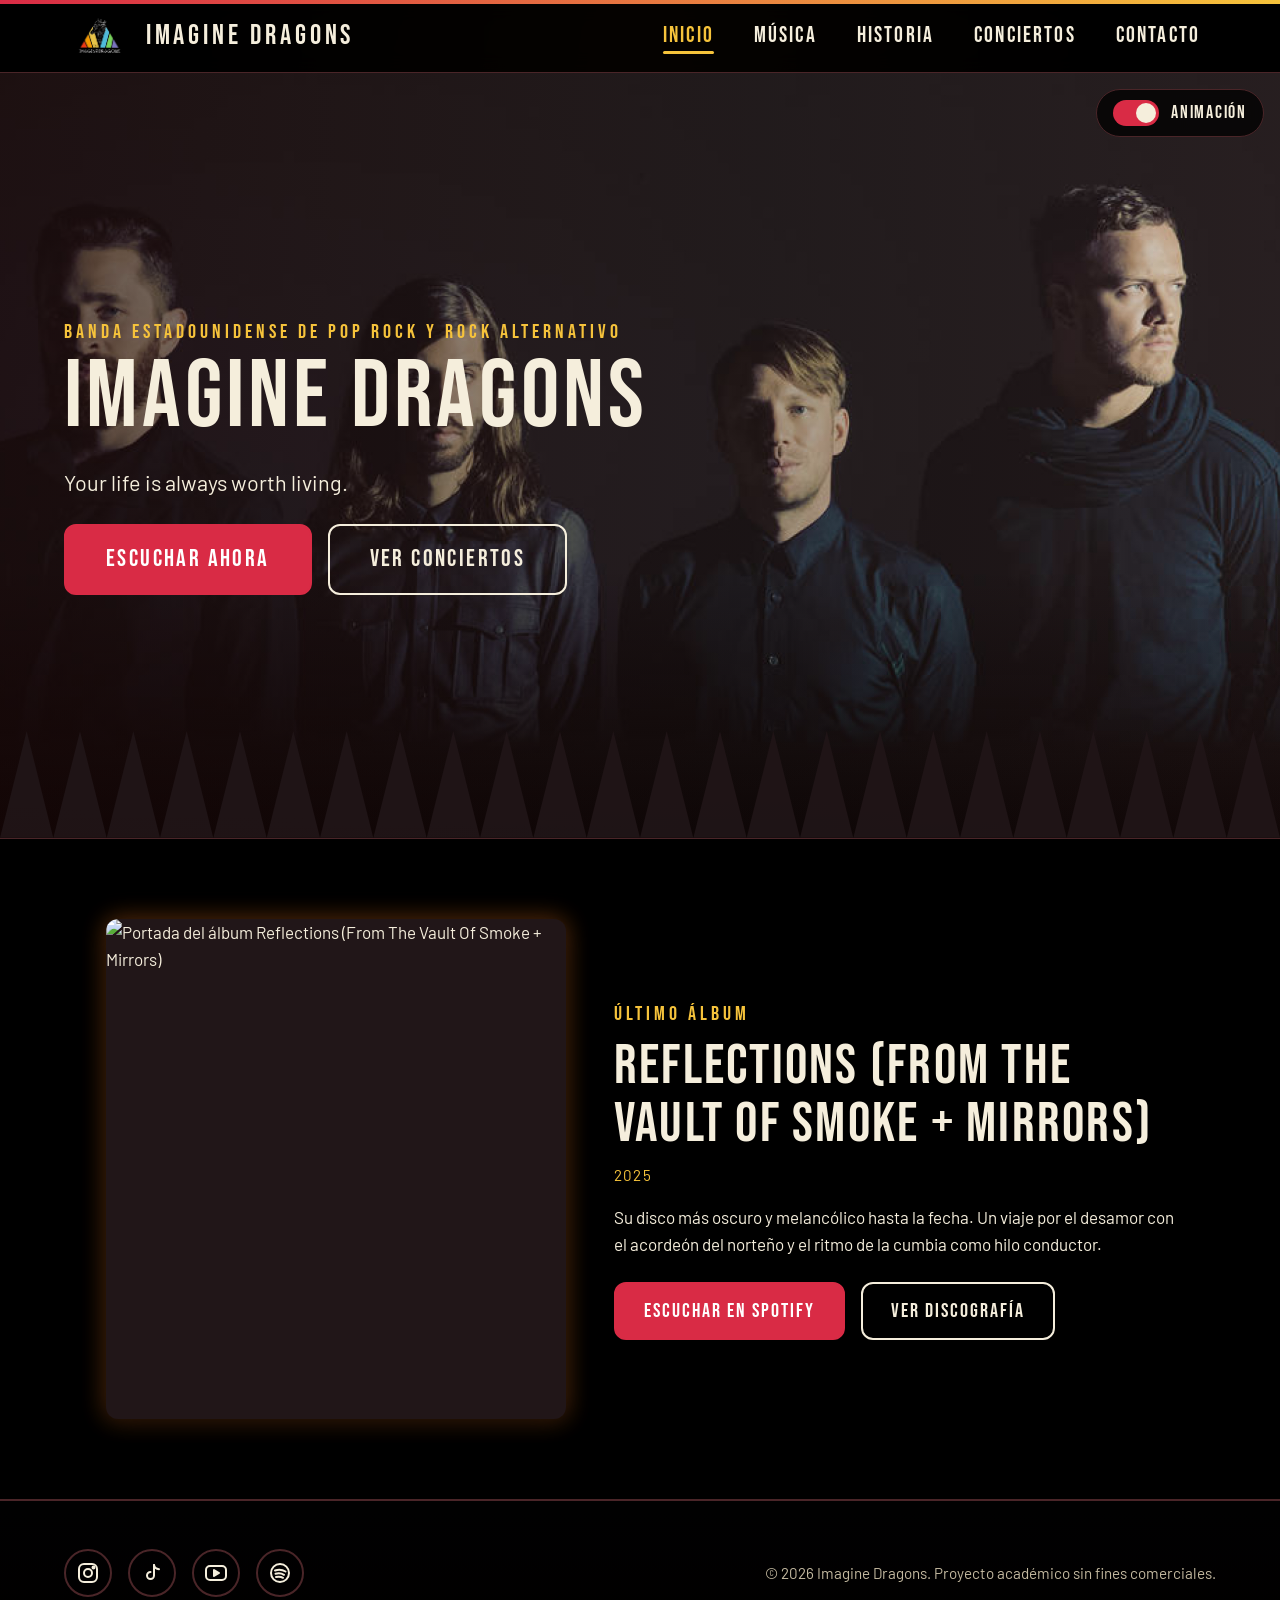
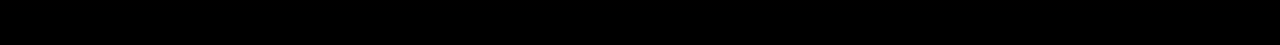
==== commit dc0ed4c3: "Merge pull request #7 from Derek-grc/Tommy Añade sección de álbum destacado" ====
--- a/index.html
+++ b/index.html
@@ -104,6 +104,35 @@
           </svg>
         </div>
       </section>
+
+      <!-- ===== ÁLBUM DESTACADO ===== -->
+      <section class="seccion album-destacado" aria-labelledby="album-titulo">
+        <div class="contenedor album-destacado__contenedor">
+
+          <div class="album-destacado__portada">
+            <img src="img/albums/album1.webp"
+                alt="Portada del álbum Reflections (From The Vault Of Smoke + Mirrors)"
+                class="album-destacado__imagen revelar-portada"
+                width="500" height="500">
+          </div>
+
+          <div class="album-destacado__texto">
+            <p class="subtitulo">Último álbum</p>
+            <h2 id="album-titulo">Reflections (From The Vault Of Smoke + Mirrors)</h2>
+            <p class="tarjeta__meta">2025</p>
+            <p>
+              Su disco más oscuro y melancólico hasta la fecha. Un viaje por el desamor
+              con el acordeón del norteño y el ritmo de la cumbia como hilo conductor.
+            </p>
+            <div class="album-destacado__botones">
+              <a href="https://open.spotify.com/intl-es/album/5IBigZKJt8uffeMjKw5uEl?si=pHoSswPwSianjthe_dzJTg" class="boton" target="_blank" rel="noopener">Escuchar en Spotify</a>
+              <a href="musica.html" class="boton boton--secundario">Ver discografía</a>
+            </div>
+          </div>
+
+        </div>
+      </section>
+      
     </main>
   
     <footer class="footer">
--- a/css/pagines/index.css
+++ b/css/pagines/index.css
@@ -98,3 +98,77 @@
 .espina:nth-child(4n+1) { --retraso: -0.2s; }
 .espina:nth-child(4n+2) { --retraso: -1s; }
 .espina:nth-child(4n+3) { --retraso: -0.4s; }
+
+/* 2. Álbum destacado ----------------------------------------- */
+.album-destacado {
+  background-color: var(--color-fondo);
+  border-block: 1px solid var(--color-borde);
+}
+
+.album-destacado__contenedor {
+  display: flex;
+  flex-wrap: wrap;
+  align-items: center;
+  justify-content: center;
+  gap: var(--espacio-l);
+}
+
+.album-destacado__portada {
+  flex: 1 1 280px;
+  max-width: 460px;
+}
+
+.album-destacado__imagen {
+  width: 100%;
+  aspect-ratio: 1 / 1;
+  object-fit: cover;
+  border-radius: var(--radio);
+  box-shadow: var(--sombra), var(--brillo);
+  background-color: var(--color-superficie-alt);
+}
+
+.album-destacado__texto {
+  flex: 1 1 320px;
+  max-width: 560px;
+}
+
+.album-destacado__texto h2 {
+  margin-block: var(--espacio-xs);
+}
+
+.album-destacado__botones {
+  display: flex;
+  flex-wrap: wrap;
+  gap: var(--espacio-s);
+  margin-top: var(--espacio-m);
+}
+
+/* 3. Media queries ------------------------------------------- */
+@media (max-width: 768px) {
+  .hero {
+    min-height: 75vh;
+  }
+
+  .hero__interruptor {
+    top: var(--espacio-xs);
+    right: var(--espacio-xs);
+  }
+
+  .hero__contenido {
+    padding-block: 5rem var(--espacio-l);
+  }
+
+  .hero__fondo::after {
+    background:
+      linear-gradient(0deg, rgba(16, 16, 17, 0.9) 0%, rgba(19, 19, 20, 0.55) 100%);
+  }
+
+  .hero__botones,
+  .album-destacado__botones {
+    flex-direction: column;
+  }
+
+  .album-destacado__contenedor {
+    gap: var(--espacio-m);
+  }
+}
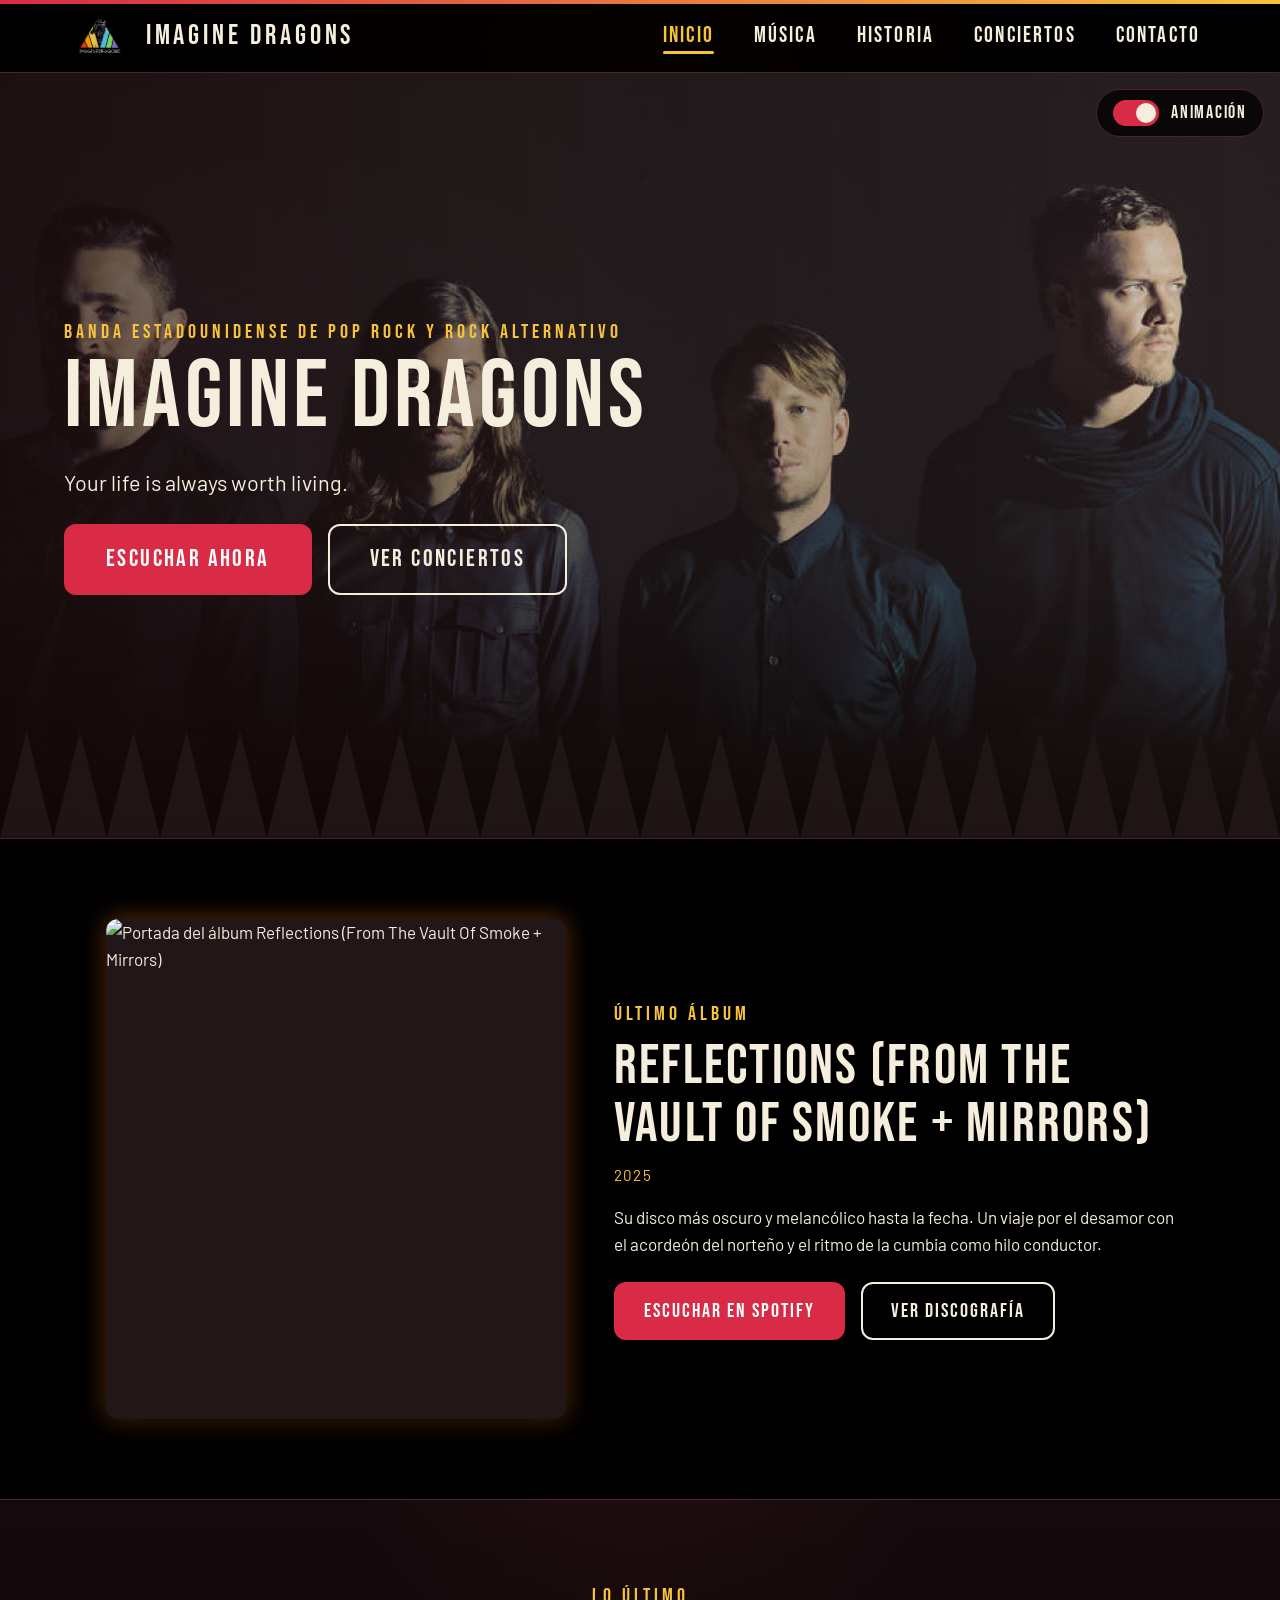
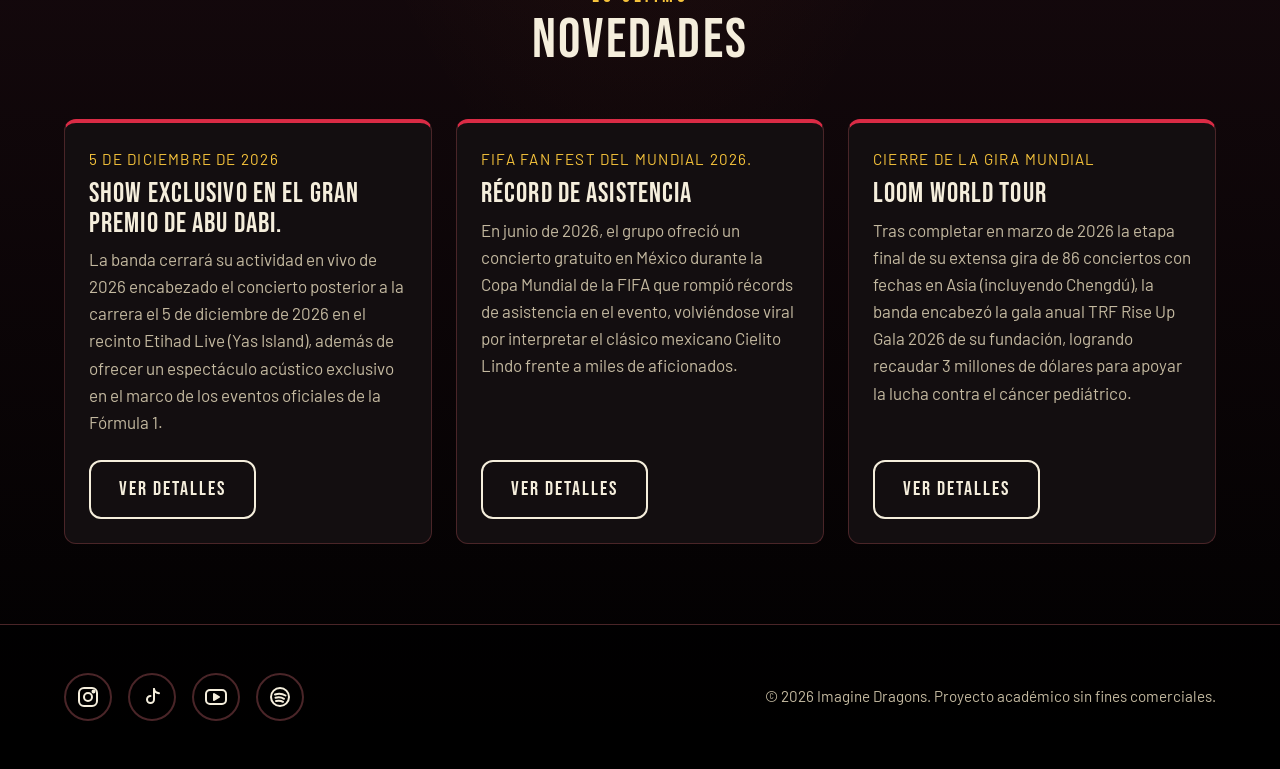
==== commit 939c1796: "Agregar noticias a la página de inicio y encabezado adaptable Añade una sección de noticias con actu" ====
--- a/index.html
+++ b/index.html
@@ -62,8 +62,38 @@
               alt="Retrato de la banda Imagine Dragons sobre un fondo oscuro"
               class="hero__imagen anim-zoom"
               width="1920" height="1080">
-        </div>
-
+
+          <!-- Animación vectorial SVG: espinas -->
+          <div class="hero__espinas" aria-hidden="true">
+            <svg viewBox="0 0 1440 120" preserveAspectRatio="none" focusable="false">
+              <polygon class="espina anim-latido" points="0,120 30,0 60,120"/>
+              <polygon class="espina anim-latido" points="60,120 90,0 120,120"/>
+              <polygon class="espina anim-latido" points="120,120 150,0 180,120"/>
+              <polygon class="espina anim-latido" points="180,120 210,0 240,120"/>
+              <polygon class="espina anim-latido" points="240,120 270,0 300,120"/>
+              <polygon class="espina anim-latido" points="300,120 330,0 360,120"/>
+              <polygon class="espina anim-latido" points="360,120 390,0 420,120"/>
+              <polygon class="espina anim-latido" points="420,120 450,0 480,120"/>
+              <polygon class="espina anim-latido" points="480,120 510,0 540,120"/>
+              <polygon class="espina anim-latido" points="540,120 570,0 600,120"/>
+              <polygon class="espina anim-latido" points="600,120 630,0 660,120"/>
+              <polygon class="espina anim-latido" points="660,120 690,0 720,120"/>
+              <polygon class="espina anim-latido" points="720,120 750,0 780,120"/>
+              <polygon class="espina anim-latido" points="780,120 810,0 840,120"/>
+              <polygon class="espina anim-latido" points="840,120 870,0 900,120"/>
+              <polygon class="espina anim-latido" points="900,120 930,0 960,120"/>
+              <polygon class="espina anim-latido" points="960,120 990,0 1020,120"/>
+              <polygon class="espina anim-latido" points="1020,120 1050,0 1080,120"/>
+              <polygon class="espina anim-latido" points="1080,120 1110,0 1140,120"/>
+              <polygon class="espina anim-latido" points="1140,120 1170,0 1200,120"/>
+              <polygon class="espina anim-latido" points="1200,120 1230,0 1260,120"/>
+              <polygon class="espina anim-latido" points="1260,120 1290,0 1320,120"/>
+              <polygon class="espina anim-latido" points="1320,120 1350,0 1380,120"/>
+              <polygon class="espina anim-latido" points="1380,120 1410,0 1440,120"/>
+            </svg>
+          </div>
+        </div>
+        
         <div class="hero__contenido contenedor">
           <p class="subtitulo">Banda estadounidense de pop rock y rock alternativo</p>
           <h1 id="hero-titulo">Imagine Dragons</h1>
@@ -74,35 +104,6 @@
           </div>
         </div>
 
-        <!-- Animación vectorial SVG: espinas -->
-        <div class="hero__espinas" aria-hidden="true">
-          <svg viewBox="0 0 1440 120" preserveAspectRatio="none" focusable="false">
-            <polygon class="espina anim-latido" points="0,120 30,0 60,120"/>
-            <polygon class="espina anim-latido" points="60,120 90,0 120,120"/>
-            <polygon class="espina anim-latido" points="120,120 150,0 180,120"/>
-            <polygon class="espina anim-latido" points="180,120 210,0 240,120"/>
-            <polygon class="espina anim-latido" points="240,120 270,0 300,120"/>
-            <polygon class="espina anim-latido" points="300,120 330,0 360,120"/>
-            <polygon class="espina anim-latido" points="360,120 390,0 420,120"/>
-            <polygon class="espina anim-latido" points="420,120 450,0 480,120"/>
-            <polygon class="espina anim-latido" points="480,120 510,0 540,120"/>
-            <polygon class="espina anim-latido" points="540,120 570,0 600,120"/>
-            <polygon class="espina anim-latido" points="600,120 630,0 660,120"/>
-            <polygon class="espina anim-latido" points="660,120 690,0 720,120"/>
-            <polygon class="espina anim-latido" points="720,120 750,0 780,120"/>
-            <polygon class="espina anim-latido" points="780,120 810,0 840,120"/>
-            <polygon class="espina anim-latido" points="840,120 870,0 900,120"/>
-            <polygon class="espina anim-latido" points="900,120 930,0 960,120"/>
-            <polygon class="espina anim-latido" points="960,120 990,0 1020,120"/>
-            <polygon class="espina anim-latido" points="1020,120 1050,0 1080,120"/>
-            <polygon class="espina anim-latido" points="1080,120 1110,0 1140,120"/>
-            <polygon class="espina anim-latido" points="1140,120 1170,0 1200,120"/>
-            <polygon class="espina anim-latido" points="1200,120 1230,0 1260,120"/>
-            <polygon class="espina anim-latido" points="1260,120 1290,0 1320,120"/>
-            <polygon class="espina anim-latido" points="1320,120 1350,0 1380,120"/>
-            <polygon class="espina anim-latido" points="1380,120 1410,0 1440,120"/>
-          </svg>
-        </div>
       </section>
 
       <!-- ===== ÁLBUM DESTACADO ===== -->
@@ -132,7 +133,66 @@
 
         </div>
       </section>
-      
+
+      <!-- ===== NOVEDADES ===== -->
+      <section class="seccion novedades" aria-labelledby="novedades-titulo">
+        <div class="contenedor">
+
+          <div class="seccion__cabecera">
+            <p class="subtitulo">Lo último</p>
+            <h2 id="novedades-titulo">Novedades</h2>
+          </div>
+
+          <div class="tarjetas">
+
+            <article class="tarjeta revelar">
+              <div class="tarjeta__cuerpo">
+                <p class="tarjeta__meta"><time datetime="2025-10-23">5 de diciembre de 2026</time></p>
+                <h3 class="tarjeta__titulo">Show exclusivo en el Gran Premio de Abu Dabi.</h3>
+                <p class="texto-suave">
+                  La banda cerrará su actividad en vivo de 2026 encabezado el concierto posterior a la carrera el 5
+                  de diciembre de 2026 en el recinto Etihad Live (Yas Island), además de ofrecer un espectáculo 
+                  acústico exclusivo en el marco de los eventos oficiales de la Fórmula 1.
+                </p>
+                <div class="tarjeta__accion">
+                  <a href="concerts.html" class="boton boton--secundario">Ver detalles</a>
+                </div>
+              </div>
+            </article>
+
+            <article class="tarjeta revelar">
+              <div class="tarjeta__cuerpo">
+                <p class="tarjeta__meta"><time datetime="2026">FIFA Fan Fest del Mundial 2026.</time></p>
+                <h3 class="tarjeta__titulo">Récord de asistencia</h3>
+                <p class="texto-suave">
+                  En junio de 2026, el grupo ofreció un concierto gratuito en México durante la Copa Mundial de la 
+                  FIFA que rompió récords de asistencia en el evento, volviéndose viral por interpretar el clásico 
+                  mexicano Cielito Lindo frente a miles de aficionados.
+                </p>
+                <div class="tarjeta__accion">
+                  <a href="historia.html" class="boton boton--secundario">Ver detalles</a>
+                </div>
+              </div>
+            </article>
+
+            <article class="tarjeta revelar">
+              <div class="tarjeta__cuerpo">
+                <p class="tarjeta__meta"><time datetime="2026-05">Cierre de la gira mundial</time></p>
+                <h3 class="tarjeta__titulo">LOOM World Tour</h3>
+                <p class="texto-suave">
+                  Tras completar en marzo de 2026 la etapa final de su extensa gira de 86 conciertos con fechas en 
+                  Asia (incluyendo Chengdú), la banda encabezó la gala anual TRF Rise Up Gala 2026 de su fundación, 
+                  logrando recaudar 3 millones de dólares para apoyar la lucha contra el cáncer pediátrico.
+                </p>
+                <div class="tarjeta__accion">
+                  <a href="historia.html" class="boton boton--secundario">Ver detalles</a>
+                </div>
+              </div>
+            </article>
+
+          </div>
+        </div>
+      </section>
     </main>
   
     <footer class="footer">
--- a/css/pagines/index.css
+++ b/css/pagines/index.css
@@ -69,6 +69,7 @@
   z-index: 1;
   width: 100%;
   height: var(--alto-espinas);
+  overflow: hidden;
   pointer-events: none;
 }
 
@@ -81,7 +82,7 @@
   fill-opacity: 0.9;
 }
 
-/* Los 6 colores del logotipo se repiten */
+/* Los colores del de las espinas */
 .espina:nth-child(6n+1) { fill: var(--color-superficie-alt); }
 .espina:nth-child(6n+2) { fill: var(--color-superficie-alt); }
 .espina:nth-child(6n+3) { fill: var(--color-superficie-alt); }
@@ -143,10 +144,19 @@
   margin-top: var(--espacio-m);
 }
 
-/* 3. Media queries ------------------------------------------- */
+/* 3. Novedades ----------------------------------------------- */
+.novedades .tarjeta {
+  border-top: 4px solid var(--color-acento);
+}
+
+/* 4. Media queries ------------------------------------------- */
 @media (max-width: 768px) {
   .hero {
-    min-height: 75vh;
+    --alto-espinas: 64px;
+    flex-direction: column;
+    align-items: stretch;
+    justify-content: flex-start;
+    min-height: auto;
   }
 
   .hero__interruptor {
@@ -154,21 +164,40 @@
     right: var(--espacio-xs);
   }
 
+  /* La foto pasa a ser un bloque en el flujo, con toda la banda visible */
+  .hero__fondo {
+    position: relative;
+    inset: auto;
+    width: 100%;
+  }
+
+  .hero__imagen {
+    height: auto;
+    aspect-ratio: 16 / 9;
+  }
+
+  /* El borde inferior de la foto se funde con el fondo negro */
+  .hero__fondo::after {
+    background: linear-gradient(0deg, var(--color-fondo) 0%, transparent 45%);
+  }
+
+  /* El texto va debajo de la foto */
   .hero__contenido {
-    padding-block: 5rem var(--espacio-l);
-  }
-
-  .hero__fondo::after {
-    background:
-      linear-gradient(0deg, rgba(16, 16, 17, 0.9) 0%, rgba(19, 19, 20, 0.55) 100%);
-  }
-
-  .hero__botones,
-  .album-destacado__botones {
-    flex-direction: column;
-  }
-
-  .album-destacado__contenedor {
-    gap: var(--espacio-m);
+    padding-block: var(--espacio-m) var(--espacio-l);
+  }
+
+  /* Se recorta el SVG: solo se ven las espinas centrales, más anchas */
+  .hero__espinas svg {
+    width: 300%;
+    max-width: none;
+    margin-left: -100%;
+  }
+  .album-destacado__portada {
+    flex: 0 1 260px;
+    max-width: 260px;
+  }
+
+  .album-destacado__imagen {
+    height: auto;
   }
 }
